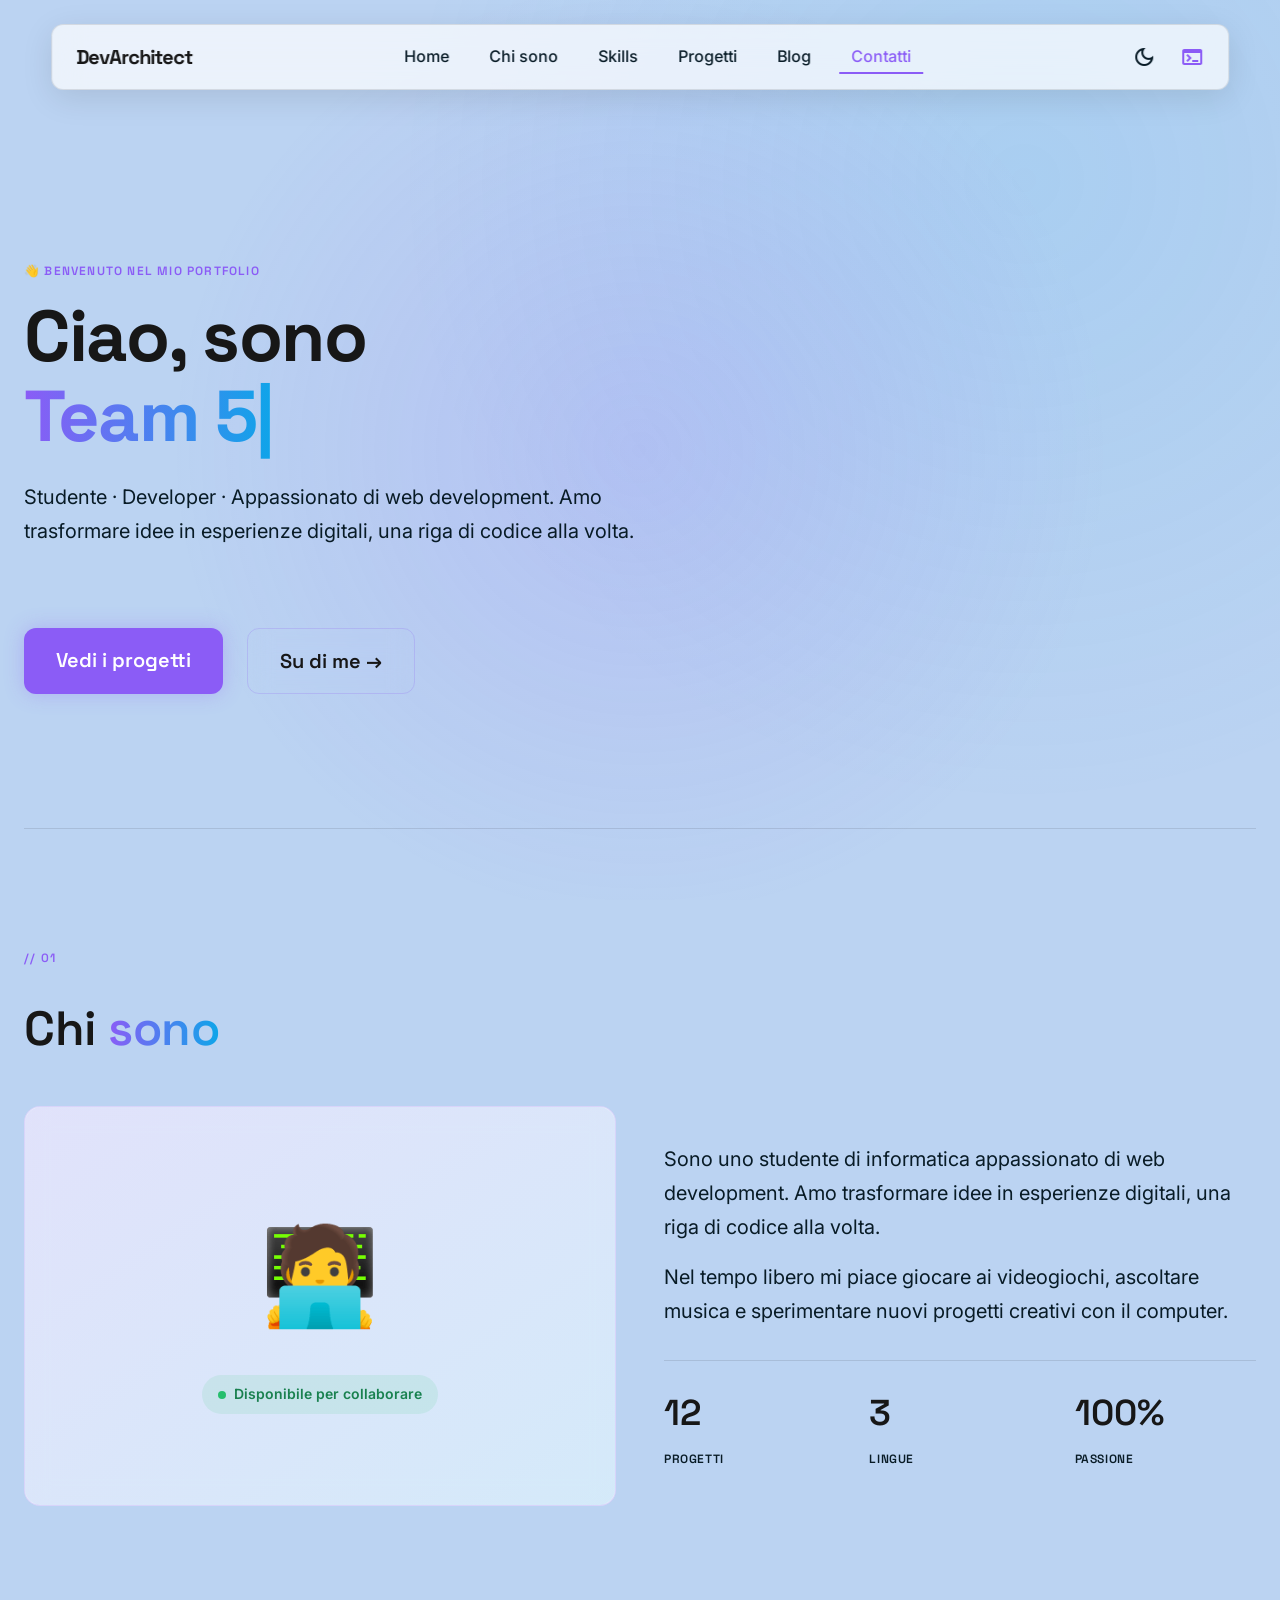
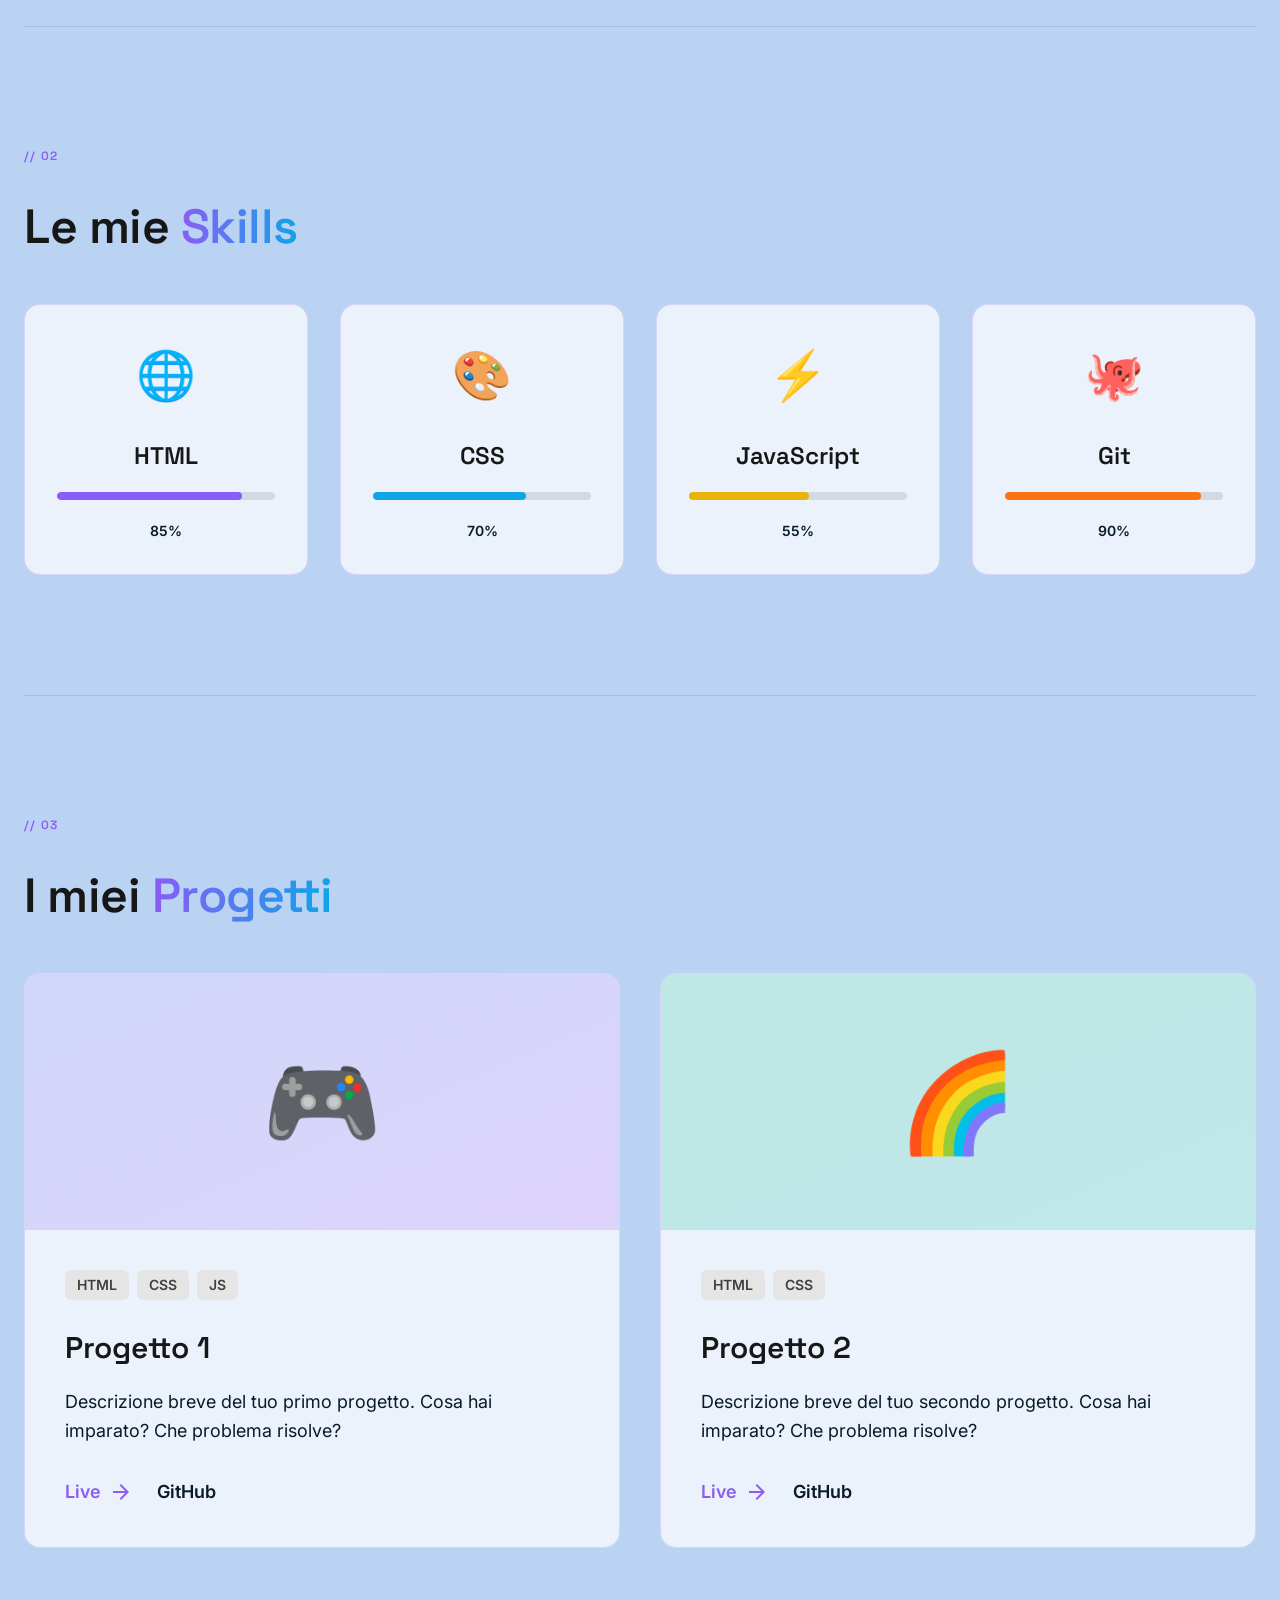
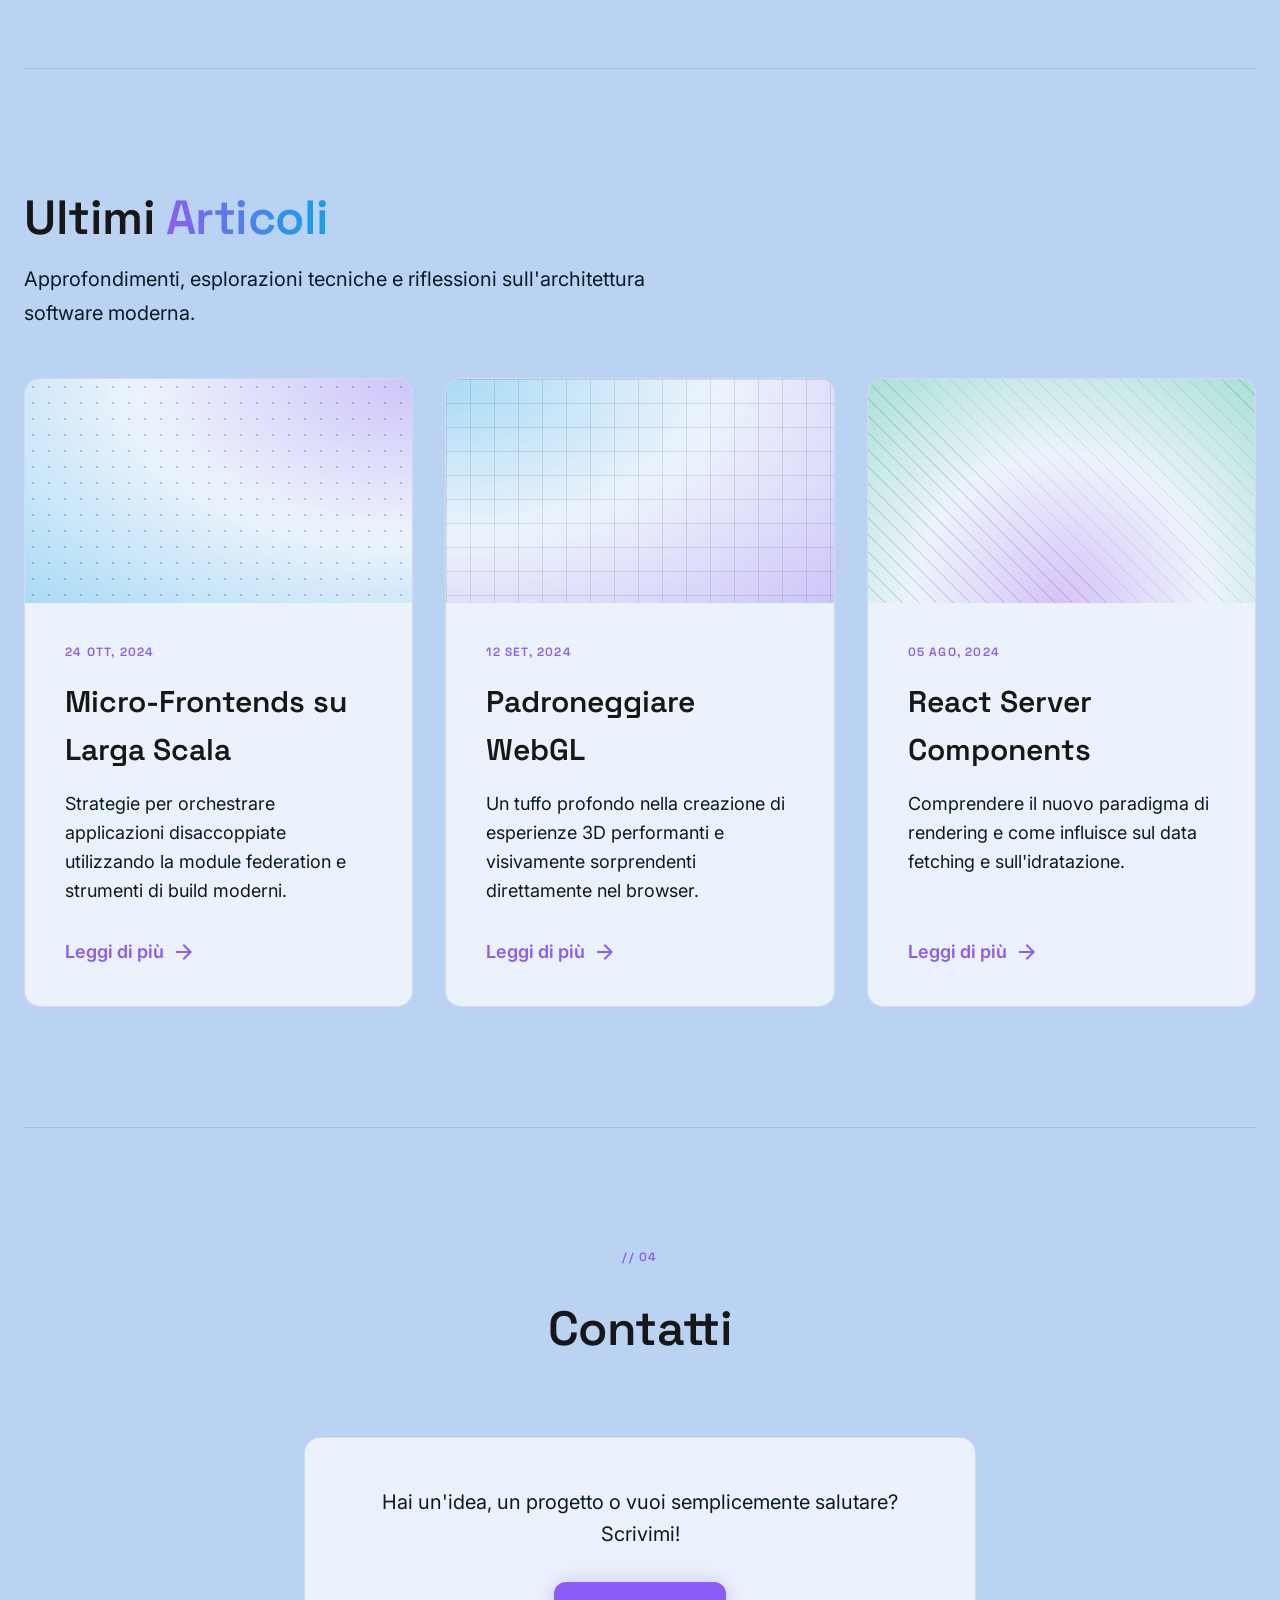
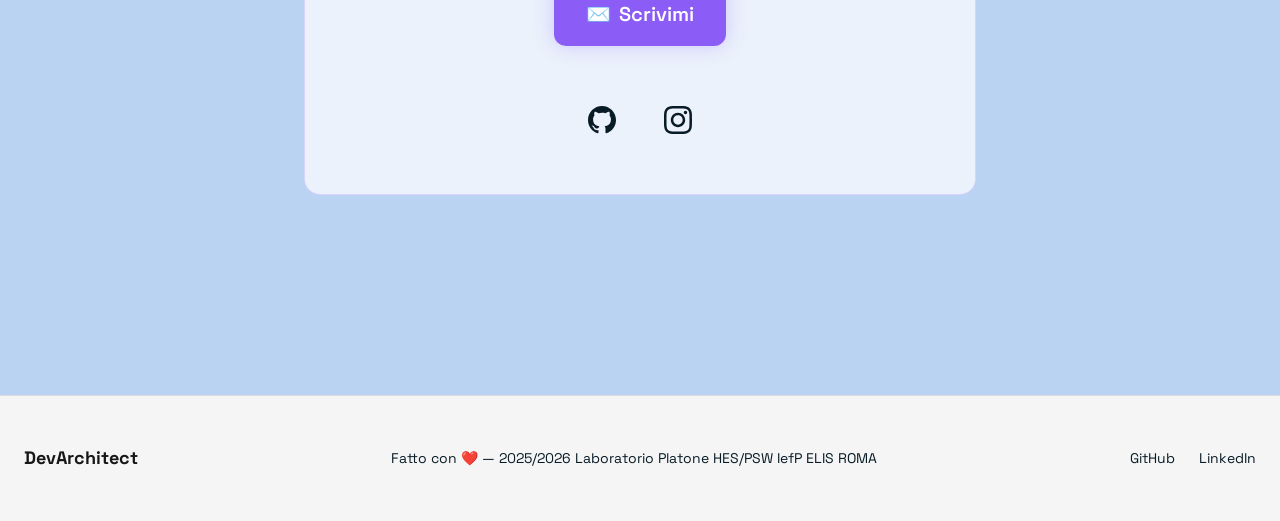
==== team.html @ 4e69d9ca "Create team.html" ====
<!DOCTYPE html>

<html lang="it"><head>
<meta charset="utf-8"/>
<meta content="width=device-width, initial-scale=1.0" name="viewport"/>
<title>DevArchitect - Developer Portfolio</title>
<link href="https://fonts.googleapis.com/css2?family=Space+Grotesk:wght@400;600;700;900&amp;family=Inter:wght@400;500;600&amp;display=swap" rel="stylesheet"/>
<link href="https://fonts.googleapis.com/css2?family=Material+Symbols+Outlined:wght,FILL@100..700,0..1&amp;display=swap" rel="stylesheet"/>
<link rel="stylesheet" href="css/style.css">
</head>
<body>
<div class="glow-bg"></div>
<nav class="navbar">
<div class="navbar-brand">
            DevArchitect
        </div>
<div class="nav-links">
<a class="nav-link active" href="#home">Home</a>
<a class="nav-link" href="#about">Chi sono</a>
<a class="nav-link" href="#skills">Skills</a>
<a class="nav-link" href="#projects">Progetti</a>
<a class="nav-link" href="#blog">Blog</a>
<a class="nav-link" href="#contact">Contatti</a>
</div>
<div class="nav-actions">
<button aria-label="Toggle theme" class="theme-toggle" id="theme-toggle">
<span class="material-symbols-outlined light-icon">dark_mode</span>
<span class="material-symbols-outlined dark-icon" style="display: none;">light_mode</span>
</button>
<span class="material-symbols-outlined icon-terminal">terminal</span>
</div>
</nav>
<main>
<div class="container">
<!-- Hero Section -->
<section id="home">
<p class="label-caps">👋 Benvenuto nel mio portfolio</p>
<h1 class="h1-title max-w-4xl">
                    Ciao, sono<br/>
<span class="text-gradient typing-text" id="typewriter"></span>
</h1>
<p class="body-lg max-w-2xl mb-10">
                    Studente · Developer · Appassionato di web development. Amo trasformare idee in esperienze digitali, una riga di codice alla volta.
                </p>
<div class="btn-group">
<a class="btn-primary" href="#projects">Vedi i progetti</a>
<a class="btn-glass" href="#about">Su di me →</a>
</div>
</section>
<!-- About Section -->
<section id="about">
<div class="section-header">
<p class="label-caps">// 01</p>
<h2 class="h2-title">Chi <span class="text-gradient">sono</span></h2>
</div>
<div class="about-grid">
<div class="glass-panel glass-card about-image-card">
<div class="emoji">🧑‍💻</div>
<div class="bg-gradient"></div>
<div class="status-badge">
<span class="pulse-dot"></span> Disponibile per collaborare
                        </div>
</div>
<div>
<p class="body-lg mb-4">
                            Sono uno studente di informatica appassionato di web development.
                            Amo trasformare idee in esperienze digitali, una riga di codice alla volta.
                        </p>
<p class="body-lg mb-8">
                            Nel tempo libero mi piace giocare ai videogiochi, ascoltare musica
                            e sperimentare nuovi progetti creativi con il computer.
                        </p>
<div class="stats-grid">
<div>
<div class="stat-number">12</div>
<div class="stat-label">Progetti</div>
</div>
<div>
<div class="stat-number">3</div>
<div class="stat-label">Lingue</div>
</div>
<div>
<div class="stat-number">100%</div>
<div class="stat-label">Passione</div>
</div>
</div>
</div>
</div>
</section>
<!-- Skills Section -->
<section id="skills">
<div class="section-header">
<p class="label-caps">// 02</p>
<h2 class="h2-title">Le mie <span class="text-gradient">Skills</span></h2>
</div>
<div class="skills-grid">
<div class="glass-panel glass-card skill-card">
<div class="skill-icon">🌐</div>
<h3 class="skill-name">HTML</h3>
<div class="progress-bar-container">
<div class="progress-bar" style="width: 85%; background-color: #8b5cf6;"></div>
</div>
<span class="progress-text">85%</span>
</div>
<div class="glass-panel glass-card skill-card">
<div class="skill-icon">🎨</div>
<h3 class="skill-name">CSS</h3>
<div class="progress-bar-container">
<div class="progress-bar" style="width: 70%; background-color: #0ea5e9;"></div>
</div>
<span class="progress-text">70%</span>
</div>
<div class="glass-panel glass-card skill-card">
<div class="skill-icon">⚡</div>
<h3 class="skill-name">JavaScript</h3>
<div class="progress-bar-container">
<div class="progress-bar" style="width: 55%; background-color: #eab308;"></div>
</div>
<span class="progress-text">55%</span>
</div>
<div class="glass-panel glass-card skill-card">
<div class="skill-icon">🐙</div>
<h3 class="skill-name">Git</h3>
<div class="progress-bar-container">
<div class="progress-bar" style="width: 90%; background-color: #f97316;"></div>
</div>
<span class="progress-text">90%</span>
</div>
</div>
</section>
<!-- Projects Section -->
<section id="projects">
<div class="section-header">
<p class="label-caps">// 03</p>
<h2 class="h2-title">I miei <span class="text-gradient">Progetti</span></h2>
</div>
<div class="projects-grid">
<div class="glass-panel glass-card project-card">
<div class="project-image project-img-1">
                            🎮
                        </div>
<div class="project-content">
<div class="tech-chips">
<span class="tech-chip">HTML</span>
<span class="tech-chip">CSS</span>
<span class="tech-chip">JS</span>
</div>
<h3 class="project-title">Progetto 1</h3>
<p class="project-desc">Descrizione breve del tuo primo progetto. Cosa hai imparato? Che problema risolve?</p>
<div class="project-links">
<a class="project-link primary" href="#">
                                    Live <span class="material-symbols-outlined">arrow_forward</span>
</a>
<a class="project-link secondary" href="#">GitHub</a>
</div>
</div>
</div>
<div class="glass-panel glass-card project-card">
<div class="project-image project-img-2">
                            🌈
                        </div>
<div class="project-content">
<div class="tech-chips">
<span class="tech-chip">HTML</span>
<span class="tech-chip">CSS</span>
</div>
<h3 class="project-title">Progetto 2</h3>
<p class="project-desc">Descrizione breve del tuo secondo progetto. Cosa hai imparato? Che problema risolve?</p>
<div class="project-links">
<a class="project-link primary" href="#">
                                    Live <span class="material-symbols-outlined">arrow_forward</span>
</a>
<a class="project-link secondary" href="#">GitHub</a>
</div>
</div>
</div>
</div>
</section>
<!-- Blog Section -->
<section id="blog">
<div class="section-header">
<h2 class="h2-title">Ultimi <span class="text-gradient">Articoli</span></h2>
<p class="body-lg max-w-2xl">Approfondimenti, esplorazioni tecniche e riflessioni sull'architettura software moderna.</p>
</div>
<div class="blog-grid">
<div class="glass-panel glass-card blog-card">
<div class="blog-image blog-img-1">
<div class="blog-pattern-1"></div>
</div>
<div class="blog-content">
<span class="blog-date">24 Ott, 2024</span>
<h3 class="blog-title">Micro-Frontends su Larga Scala</h3>
<p class="blog-desc">Strategie per orchestrare applicazioni disaccoppiate utilizzando la module federation e strumenti di build moderni.</p>
<a class="blog-link" href="#">
                                Leggi di più <span class="material-symbols-outlined">arrow_forward</span>
</a>
</div>
</div>
<div class="glass-panel glass-card blog-card">
<div class="blog-image blog-img-2">
<div class="blog-pattern-2"></div>
</div>
<div class="blog-content">
<span class="blog-date">12 Set, 2024</span>
<h3 class="blog-title">Padroneggiare WebGL</h3>
<p class="blog-desc">Un tuffo profondo nella creazione di esperienze 3D performanti e visivamente sorprendenti direttamente nel browser.</p>
<a class="blog-link" href="#">
                                Leggi di più <span class="material-symbols-outlined">arrow_forward</span>
</a>
</div>
</div>
<div class="glass-panel glass-card blog-card">
<div class="blog-image blog-img-3">
<div class="blog-pattern-3"></div>
</div>
<div class="blog-content">
<span class="blog-date">05 Ago, 2024</span>
<h3 class="blog-title">React Server Components</h3>
<p class="blog-desc">Comprendere il nuovo paradigma di rendering e come influisce sul data fetching e sull'idratazione.</p>
<a class="blog-link" href="#">
                                Leggi di più <span class="material-symbols-outlined">arrow_forward</span>
</a>
</div>
</div>
</div>
</section>
<!-- Contact Section -->
<section id="contact">
<div class="section-header">
<p class="label-caps">// 04</p>
<h2 class="h2-title">Contatti</h2>
</div>
<div class="glass-panel glass-card contact-card">
<p class="contact-text">
                        Hai un'idea, un progetto o vuoi semplicemente salutare? Scrivimi!
                    </p>
<a class="btn-primary" href="mailto:tua@email.com" style="display: flex; align-items: center; gap: 0.5rem;">
<span>✉️</span> Scrivimi
                    </a>
<div class="social-links">
<a aria-label="GitHub" class="social-btn" href="#">
<svg fill="currentColor" height="28" viewbox="0 0 24 24" width="28"><path d="M12 0C5.374 0 0 5.373 0 12c0 5.302 3.438 9.8 8.207 11.387.599.111.793-.261.793-.577v-2.234c-3.338.726-4.033-1.416-4.033-1.416-.546-1.387-1.333-1.756-1.333-1.756-1.089-.745.083-.729.083-.729 1.205.084 1.839 1.237 1.839 1.237 1.07 1.834 2.807 1.304 3.492.997.107-.775.418-1.305.762-1.604-2.665-.305-5.467-1.334-5.467-5.931 0-1.311.469-2.381 1.236-3.221-.124-.303-.535-1.524.117-3.176 0 0 1.008-.322 3.301 1.23A11.509 11.509 0 0 1 12 5.803c1.02.005 2.047.138 3.006.404 2.291-1.552 3.297-1.23 3.297-1.23.653 1.653.242 2.874.118 3.176.77.84 1.235 1.911 1.235 3.221 0 4.609-2.807 5.624-5.479 5.921.43.372.823 1.102.823 2.222v3.293c0 .319.192.694.801.576C20.566 21.797 24 17.3 24 12c0-6.627-5.373-12-12-12z"></path></svg>
</a>
<a aria-label="Instagram" class="social-btn" href="#">
<svg fill="currentColor" height="28" viewbox="0 0 24 24" width="28"><path d="M12 2.163c3.204 0 3.584.012 4.85.07 3.252.148 4.771 1.691 4.919 4.919.058 1.265.069 1.645.069 4.849 0 3.205-.012 3.584-.069 4.849-.149 3.225-1.664 4.771-4.919 4.919-1.266.058-1.644.07-4.85.07-3.204 0-3.584-.012-4.849-.07-3.26-.149-4.771-1.699-4.919-4.92-.058-1.265-.07-1.644-.07-4.849 0-3.204.013-3.583.07-4.849.149-3.227 1.664-4.771 4.919-4.919 1.266-.057 1.645-.069 4.849-.069zm0-2.163c-3.259 0-3.667.014-4.947.072-4.358.2-6.78 2.618-6.98 6.98-.059 1.281-.073 1.689-.073 4.948 0 3.259.014 3.668.072 4.948.2 4.358 2.618 6.78 6.98 6.98 1.281.058 1.689.072 4.948.072 3.259 0 3.668-.014 4.948-.072 4.354-.2 6.782-2.618 6.979-6.98.059-1.28.073-1.689.073-4.948 0-3.259-.014-3.667-.072-4.947-.196-4.354-2.617-6.78-6.979-6.98-1.281-.059-1.69-.073-4.949-.073zm0 5.838c-3.403 0-6.162 2.759-6.162 6.162s2.759 6.163 6.162 6.163 6.162-2.759 6.162-6.163c0-3.403-2.759-6.162-6.162-6.162zm0 10.162c-2.209 0-4-1.79-4-4 0-2.209 1.791-4 4-4s4 1.791 4 4c0 2.21-1.791 4-4 4zm6.406-11.845c-.796 0-1.441.645-1.441 1.44s.645 1.44 1.441 1.44c.795 0 1.439-.645 1.439-1.44s-.644-1.44-1.439-1.44z"></path></svg>
</a>
</div>
</div>
</section>
</div>
</main>
<footer>
<div class="container footer-content">
<div class="footer-brand">
                DevArchitect
            </div>
<div class="footer-text">
                Fatto con ❤️ — 2025/2026 Laboratorio Platone HES/PSW IefP ELIS ROMA
            </div>
<div class="footer-links">
<a class="footer-link" href="#">GitHub</a>
<a class="footer-link" href="#">LinkedIn</a>
</div>
</div>
</footer>
<script src="js/script.js"></script>
</body></html>
---- css/style.css ----
:root {
        /* Light Theme */
        --bg-color: #BBD3F2;
        --text-color: #171717;
        --text-muted: #081B26; 
        --primary-color: #8b5cf6;
        --secondary-color: #0ea5e9;
        --surface-color: rgba(255, 255, 255, 0.7);
        --border-color: rgba(0, 0, 0, 0.1);
        --glass-border: rgba(139, 92, 246, 0.2);
        --card-hover-shadow: rgba(139, 92, 246, 0.2);
        --nav-bg: rgba(255, 255, 255, 0.7);
        --glow-color-1: rgba(139, 92, 246, 0.15);
        --glow-color-2: rgba(14, 165, 233, 0.1);
        --footer-bg: #f5f5f5;
        --chip-bg: #e5e5e5;
        --chip-text: #404040;
    }

    :root[data-theme="dark"] {
        /* Dark Theme */
        --bg-color: #050505;
        --text-color: #e7e0ed;
        --text-muted: #a3a3a3;
        --primary-color: #d0bcff;
        --secondary-color: #4cd7f6;
        --surface-color: rgba(29, 26, 35, 0.4);
        --border-color: rgba(255, 255, 255, 0.05);
        --glass-border: rgba(255, 255, 255, 0.1);
        --card-hover-shadow: rgba(139, 92, 246, 0.3);
        --nav-bg: rgba(10, 10, 10, 0.6);
        --footer-bg: #0a0a0a;
        --chip-bg: rgba(255, 255, 255, 0.1);
        --chip-text: #d4d4d4;
    }

    * {
        box-sizing: border-box;
        margin: 0;
        padding: 0;
    }

    body {
        font-family: 'Inter', sans-serif;
        background-color: var(--bg-color);
        color: var(--text-color);
        line-height: 1.6;
        overflow-x: hidden;
        transition: background-color 0.3s ease, color 0.3s ease;
    }

    h1, h2, h3, h4, h5, h6, .font-heading {
        font-family: 'Space Grotesk', sans-serif;
    }

    a {
        text-decoration: none;
        color: inherit;
    }

    /* Global Glow Background */
    .glow-bg {
        position: fixed;
        top: 0;
        left: 0;
        right: 0;
        bottom: 0;
        background: radial-gradient(circle at 50% 50%, var(--glow-color-1), transparent 60%),
                    radial-gradient(circle at 80% 20%, var(--glow-color-2), transparent 50%);
        pointer-events: none;
        z-index: -1;
    }

    /* Navigation */
    .navbar {
        position: fixed;
        top: 1.5rem;
        left: 50%;
        transform: translateX(-50%);
        width: 92%;
        max-width: 1280px;
        background: var(--nav-bg);
        backdrop-filter: blur(16px);
        -webkit-backdrop-filter: blur(16px);
        border: 1px solid var(--border-color);
        border-radius: 0.75rem;
        display: flex;
        justify-content: space-between;
        align-items: center;
        padding: 0.75rem 1.5rem;
        z-index: 1000;
        box-shadow: 0 8px 32px 0 rgba(0, 0, 0, 0.1);
    }

    .navbar-brand {
        font-family: 'Space Grotesk', sans-serif;
        font-size: 1.25rem;
        font-weight: 900;
        letter-spacing: -0.05em;
    }

    .nav-links {
        display: none;
    }

    @media (min-width: 768px) {
        .nav-links {
            display: flex;
            gap: 1rem;
        }
    }

    .nav-link {
        font-weight: 500;
        color: var(--text-muted);
        padding: 0.25rem 0.75rem;
        border-radius: 0.375rem;
        transition: all 0.3s ease;
    }

    .nav-link:hover {
        color: var(--primary-color);
        background-color: var(--border-color);
    }

    .nav-link.active {
        color: var(--primary-color);
        border-bottom: 2px solid var(--primary-color);
        border-radius: 0;
        padding-bottom: 0.125rem;
    }

    .nav-actions {
        display: flex;
        align-items: center;
        gap: 1rem;
    }

    .theme-toggle {
        background: none;
        border: none;
        color: var(--text-muted);
        cursor: pointer;
        padding: 0.5rem;
        border-radius: 0.5rem;
        display: flex;
        align-items: center;
        justify-content: center;
        transition: background-color 0.3s ease;
    }

    .theme-toggle:hover {
        background-color: var(--border-color);
    }

    .icon-terminal {
        display: none;
        color: var(--primary-color);
    }

    @media (min-width: 768px) {
        .icon-terminal {
            display: block;
        }
    }

    /* Layout Container */
    .container {
        max-width: 1280px;
        margin: 0 auto;
        padding: 0 1.5rem;
        width: 100%;
    }

    main {
        margin-top: 8rem;
    }

    section {
        padding: 7.5rem 0;
        border-top: 1px solid var(--border-color);
    }

    #home {
        border-top: none;
        min-height: 700px;
        display: flex;
        flex-direction: column;
        justify-content: center;
    }

    /* Typography Utilities */
    .text-gradient {
        background-clip: text;
        -webkit-background-clip: text;
        -webkit-text-fill-color: transparent;
        background-image: linear-gradient(to right, var(--primary-color), var(--secondary-color));
    }

    .label-caps {
        font-family: 'Space Grotesk', sans-serif;
        font-size: 0.75rem;
        font-weight: 600;
        letter-spacing: 0.1em;
        text-transform: uppercase;
        color: var(--primary-color);
        margin-bottom: 1rem;
    }

    .h1-title {
        font-size: 4.5rem;
        line-height: 1.1;
        font-weight: 700;
        letter-spacing: -0.02em;
        margin-bottom: 1.5rem;
    }

    .h2-title {
        font-size: 3rem;
        line-height: 1.2;
        font-weight: 600;
        letter-spacing: -0.01em;
    }

    .h3-title {
        font-size: 2.5rem;
        line-height: 1.3;
        font-weight: 600;
    }

    .body-lg {
        font-size: 1.25rem;
        line-height: 1.7;
        color: var(--text-muted);
    }

    /* Typing Effect Specifics */
    .typing-container {
        display: inline-block;
    }
    
    .typing-text::after {
        content: '|';
        animation: blink 1s step-end infinite;
        color: var(--text-color);
    }

    @keyframes blink {
        0%, 100% { opacity: 1; }
        50% { opacity: 0; }
    }

    /* Buttons & Links */
    .btn-primary {
        display: inline-block;
        background-color: var(--primary-color);
        color: #fff;
        padding: 1rem 2rem;
        border-radius: 0.75rem;
        font-family: 'Space Grotesk', sans-serif;
        font-size: 1.25rem;
        font-weight: 600;
        box-shadow: 0 0 20px rgba(139, 92, 246, 0.3);
        transition: all 0.3s ease;
        border: none;
        cursor: pointer;
    }

    :root[data-theme="dark"] .btn-primary {
        color: #171717;
    }

    .btn-primary:hover {
        box-shadow: 0 0 30px rgba(139, 92, 246, 0.5);
        transform: translateY(-2px);
    }

    .btn-glass {
        display: inline-block;
        padding: 1rem 2rem;
        border-radius: 0.75rem;
        font-family: 'Space Grotesk', sans-serif;
        font-size: 1.25rem;
        font-weight: 600;
        backdrop-filter: blur(12px);
        border: 1px solid var(--glass-border);
        transition: all 0.3s ease;
    }

    .btn-glass:hover {
        background-color: var(--border-color);
    }

    .btn-group {
        display: flex;
        gap: 1.5rem;
        margin-top: 2.5rem;
    }

    /* Cards & Glass Panels */
    .glass-panel {
        background-color: var(--surface-color);
        backdrop-filter: blur(12px);
        -webkit-backdrop-filter: blur(12px);
        border: 1px solid var(--glass-border);
        border-radius: 1rem;
        transition: all 0.3s ease;
    }

    .glass-card:hover {
        backdrop-filter: blur(20px);
        box-shadow: 0 0 30px var(--card-hover-shadow);
        transform: translateY(-5px);
        border-color: var(--primary-color);
    }

    /* Section Header */
    .section-header {
        display: flex;
        flex-direction: column;
        gap: 1rem;
        margin-bottom: 3rem;
    }

    /* About Section */
    .about-grid {
        display: grid;
        grid-template-columns: 1fr;
        gap: 3rem;
        align-items: center;
    }

    @media (min-width: 1024px) {
        .about-grid {
            grid-template-columns: 1fr 1fr;
        }
    }

    .about-image-card {
        min-height: 400px;
        display: flex;
        flex-direction: column;
        align-items: center;
        justify-content: center;
        position: relative;
        padding: 3rem;
    }

    .about-image-card .emoji {
        font-size: 6rem;
        position: relative;
        z-index: 10;
        margin-bottom: 1.5rem;
    }

    .about-image-card .bg-gradient {
        position: absolute;
        inset: 0;
        background: linear-gradient(to bottom right, rgba(139, 92, 246, 0.1), rgba(14, 165, 233, 0.1));
        border-radius: 1rem;
    }

    .status-badge {
        display: inline-flex;
        align-items: center;
        gap: 0.5rem;
        padding: 0.5rem 1rem;
        border-radius: 9999px;
        background-color: rgba(34, 197, 94, 0.1);
        color: #15803d;
        font-weight: 600;
        font-size: 0.875rem;
    }

    :root[data-theme="dark"] .status-badge {
        background-color: rgba(34, 197, 94, 0.2);
        color: #4ade80;
    }

    .pulse-dot {
        width: 8px;
        height: 8px;
        border-radius: 50%;
        background-color: #22c55e;
        animation: pulse 2s cubic-bezier(0.4, 0, 0.6, 1) infinite;
    }

    @keyframes pulse {
        0%, 100% { opacity: 1; }
        50% { opacity: .5; }
    }

    .stats-grid {
        display: grid;
        grid-template-columns: repeat(3, 1fr);
        gap: 1.5rem;
        padding-top: 1.5rem;
        border-top: 1px solid var(--border-color);
        margin-top: 2rem;
    }

    .stat-number {
        font-family: 'Space Grotesk', sans-serif;
        font-size: 2.25rem;
        font-weight: 600;
        margin-bottom: 0.5rem;
    }

    .stat-label {
        font-family: 'Space Grotesk', sans-serif;
        font-size: 0.75rem;
        font-weight: 600;
        letter-spacing: 0.05em;
        text-transform: uppercase;
        color: var(--text-muted);
    }

    /* Skills Section */
    .skills-grid {
        display: grid;
        grid-template-columns: repeat(2, 1fr);
        gap: 2rem;
    }

    @media (min-width: 768px) {
        .skills-grid {
            grid-template-columns: repeat(4, 1fr);
        }
    }

    .skill-card {
        padding: 2rem;
        display: flex;
        flex-direction: column;
        align-items: center;
        text-align: center;
        gap: 1rem;
    }

    .skill-icon {
        font-size: 3rem;
        margin-bottom: 0.5rem;
    }

    .skill-name {
        font-family: 'Space Grotesk', sans-serif;
        font-size: 1.5rem;
        font-weight: 600;
    }

    .progress-bar-container {
        width: 100%;
        background-color: var(--border-color);
        border-radius: 9999px;
        height: 0.5rem;
        margin-bottom: 0.25rem;
        overflow: hidden;
    }

    .progress-bar {
        height: 100%;
        border-radius: 9999px;
    }

    .progress-text {
        font-size: 0.875rem;
        color: var(--text-muted);
        font-weight: 600;
    }

    /* Projects Section */
    .projects-grid {
        display: grid;
        grid-template-columns: 1fr;
        gap: 2.5rem;
    }

    @media (min-width: 768px) {
        .projects-grid {
            grid-template-columns: repeat(2, 1fr);
        }
    }

    .project-card {
        display: flex;
        flex-direction: column;
        min-height: 500px;
        overflow: hidden;
    }

    .project-image {
        height: 16rem;
        width: 100%;
        display: flex;
        align-items: center;
        justify-content: center;
        font-size: 6rem;
    }

    .project-img-1 { background: linear-gradient(to bottom right, rgba(99, 102, 241, 0.2), rgba(168, 85, 247, 0.2)); }
    .project-img-2 { background: linear-gradient(to bottom right, rgba(16, 185, 129, 0.2), rgba(20, 184, 166, 0.2)); }

    .project-content {
        padding: 2.5rem;
        display: flex;
        flex-direction: column;
        flex-grow: 1;
    }

    .tech-chips {
        display: flex;
        gap: 0.5rem;
        margin-bottom: 1.5rem;
        flex-wrap: wrap;
    }

    .tech-chip {
        padding: 0.25rem 0.75rem;
        background-color: var(--chip-bg);
        border-radius: 0.375rem;
        font-size: 0.875rem;
        font-weight: 600;
        color: var(--chip-text);
    }

    .project-title {
        font-size: 1.875rem;
        margin-bottom: 1rem;
        font-family: 'Space Grotesk', sans-serif;
        font-weight: 600;
    }

    .project-desc {
        color: var(--text-muted);
        margin-bottom: 2rem;
        flex-grow: 1;
        font-size: 1.125rem;
    }

    .project-links {
        display: flex;
        gap: 1.5rem;
        margin-top: auto;
    }

    .project-link {
        display: flex;
        align-items: center;
        gap: 0.5rem;
        font-weight: 600;
        font-size: 1.125rem;
        transition: color 0.3s ease;
    }

    .project-link.primary {
        color: var(--primary-color);
    }

    .project-link.primary:hover {
        color: var(--secondary-color);
    }

    .project-link.secondary {
        color: var(--text-muted);
    }

    .project-link.secondary:hover {
        color: var(--text-color);
    }

    /* Blog Section */
    .blog-grid {
        display: grid;
        grid-template-columns: 1fr;
        gap: 2rem;
    }

    @media (min-width: 1024px) {
        .blog-grid {
            grid-template-columns: repeat(3, 1fr);
        }
    }

    .blog-card {
        display: flex;
        flex-direction: column;
        min-height: 480px;
        overflow: hidden;
    }

    .blog-image {
        height: 14rem;
        width: 100%;
        position: relative;
        overflow: hidden;
    }

    .blog-img-1 { background: radial-gradient(ellipse at top right, rgba(139, 92, 246, 0.3), rgba(255, 255, 255, 0.1), rgba(14, 165, 233, 0.3)); }
    .blog-img-2 { background: radial-gradient(ellipse at top left, rgba(14, 165, 233, 0.3), rgba(255, 255, 255, 0.1), rgba(139, 92, 246, 0.3)); }
    .blog-img-3 { background: radial-gradient(circle at bottom, rgba(168, 85, 247, 0.3), rgba(255, 255, 255, 0.1), rgba(16, 185, 129, 0.3)); }

    .blog-pattern-1 { background-image: radial-gradient(rgba(0,0,0,0.2) 1px, transparent 1px); background-size: 16px 16px; position: absolute; inset: 0; }
    .blog-pattern-2 { background-image: linear-gradient(rgba(0,0,0,0.1) 1px, transparent 1px), linear-gradient(90deg, rgba(0,0,0,0.1) 1px, transparent 1px); background-size: 24px 24px; position: absolute; inset: 0; }
    .blog-pattern-3 { background-image: repeating-linear-gradient(45deg, rgba(0,0,0,0.1) 0, rgba(0,0,0,0.1) 1px, transparent 1px, transparent 12px); position: absolute; inset: 0; }

    :root[data-theme="dark"] .blog-pattern-1 { background-image: radial-gradient(rgba(255,255,255,0.2) 1px, transparent 1px); }
    :root[data-theme="dark"] .blog-pattern-2 { background-image: linear-gradient(rgba(255,255,255,0.1) 1px, transparent 1px), linear-gradient(90deg, rgba(255,255,255,0.1) 1px, transparent 1px); }
    :root[data-theme="dark"] .blog-pattern-3 { background-image: repeating-linear-gradient(45deg, rgba(255,255,255,0.1) 0, rgba(255,255,255,0.1) 1px, transparent 1px, transparent 12px); }

    .blog-content {
        padding: 2.5rem;
        display: flex;
        flex-direction: column;
        flex-grow: 1;
    }

    .blog-date {
        font-family: 'Space Grotesk', sans-serif;
        font-size: 0.75rem;
        font-weight: 600;
        letter-spacing: 0.1em;
        text-transform: uppercase;
        color: var(--primary-color);
        margin-bottom: 1rem;
    }

    .blog-title {
        font-size: 1.875rem;
        margin-bottom: 1rem;
        font-family: 'Space Grotesk', sans-serif;
        font-weight: 600;
    }

    .blog-desc {
        color: var(--text-muted);
        margin-bottom: 2rem;
        flex-grow: 1;
        font-size: 1.125rem;
    }

    .blog-link {
        display: inline-flex;
        align-items: center;
        gap: 0.5rem;
        font-weight: 600;
        color: var(--primary-color);
        font-size: 1.125rem;
        margin-top: auto;
        transition: color 0.3s ease;
    }

    .blog-link:hover {
        color: var(--secondary-color);
    }

    .blog-link .material-symbols-outlined {
        transition: transform 0.3s ease;
    }

    .blog-link:hover .material-symbols-outlined {
        transform: translateX(4px);
    }

    /* Contact Section */
    #contact {
        text-align: center;
        display: flex;
        flex-direction: column;
        align-items: center;
    }

    .contact-card {
        max-width: 42rem;
        width: 100%;
        padding: 3rem;
        display: flex;
        flex-direction: column;
        align-items: center;
        gap: 2rem;
        margin-top: 2rem;
    }

    .contact-text {
        font-size: 1.25rem;
        color: var(--text-muted);
    }

    .social-links {
        display: flex;
        gap: 1.5rem;
        margin-top: 1rem;
    }

    .social-btn {
        color: var(--text-muted);
        padding: 0.75rem;
        border-radius: 50%;
        transition: all 0.3s ease;
        display: flex;
        align-items: center;
        justify-content: center;
    }

    .social-btn:hover {
        color: var(--primary-color);
        background-color: var(--border-color);
    }

    /* Footer */
    footer {
        background-color: var(--footer-bg);
        border-top: 1px solid var(--border-color);
        padding: 3rem 0;
        margin-top: 5rem;
        position: relative;
        z-index: 10;
        transition: background-color 0.3s ease;
    }

    .footer-content {
        display: flex;
        flex-direction: column;
        align-items: center;
        gap: 1.5rem;
        font-family: 'Space Grotesk', sans-serif;
        font-size: 0.875rem;
    }

    @media (min-width: 768px) {
        .footer-content {
            flex-direction: row;
            justify-content: space-between;
        }
    }

    .footer-brand {
        font-size: 1.125rem;
        font-weight: 700;
        color: var(--text-color);
    }

    .footer-text {
        color: var(--text-muted);
        text-align: center;
    }

    .footer-links {
        display: flex;
        gap: 1.5rem;
    }

    .footer-link {
        color: var(--text-muted);
        transition: color 0.3s ease;
    }

    .footer-link:hover {
        color: var(--text-color);
    }

    /* Utilities */
    .mb-2 { margin-bottom: 0.5rem; }
    .mb-4 { margin-bottom: 1rem; }
    .mb-6 { margin-bottom: 1.5rem; }
    .mb-8 { margin-bottom: 2rem; }
    .mb-10 { margin-bottom: 2.5rem; }
    
    .max-w-2xl { max-width: 42rem; }
    .max-w-4xl { max-width: 56rem; }
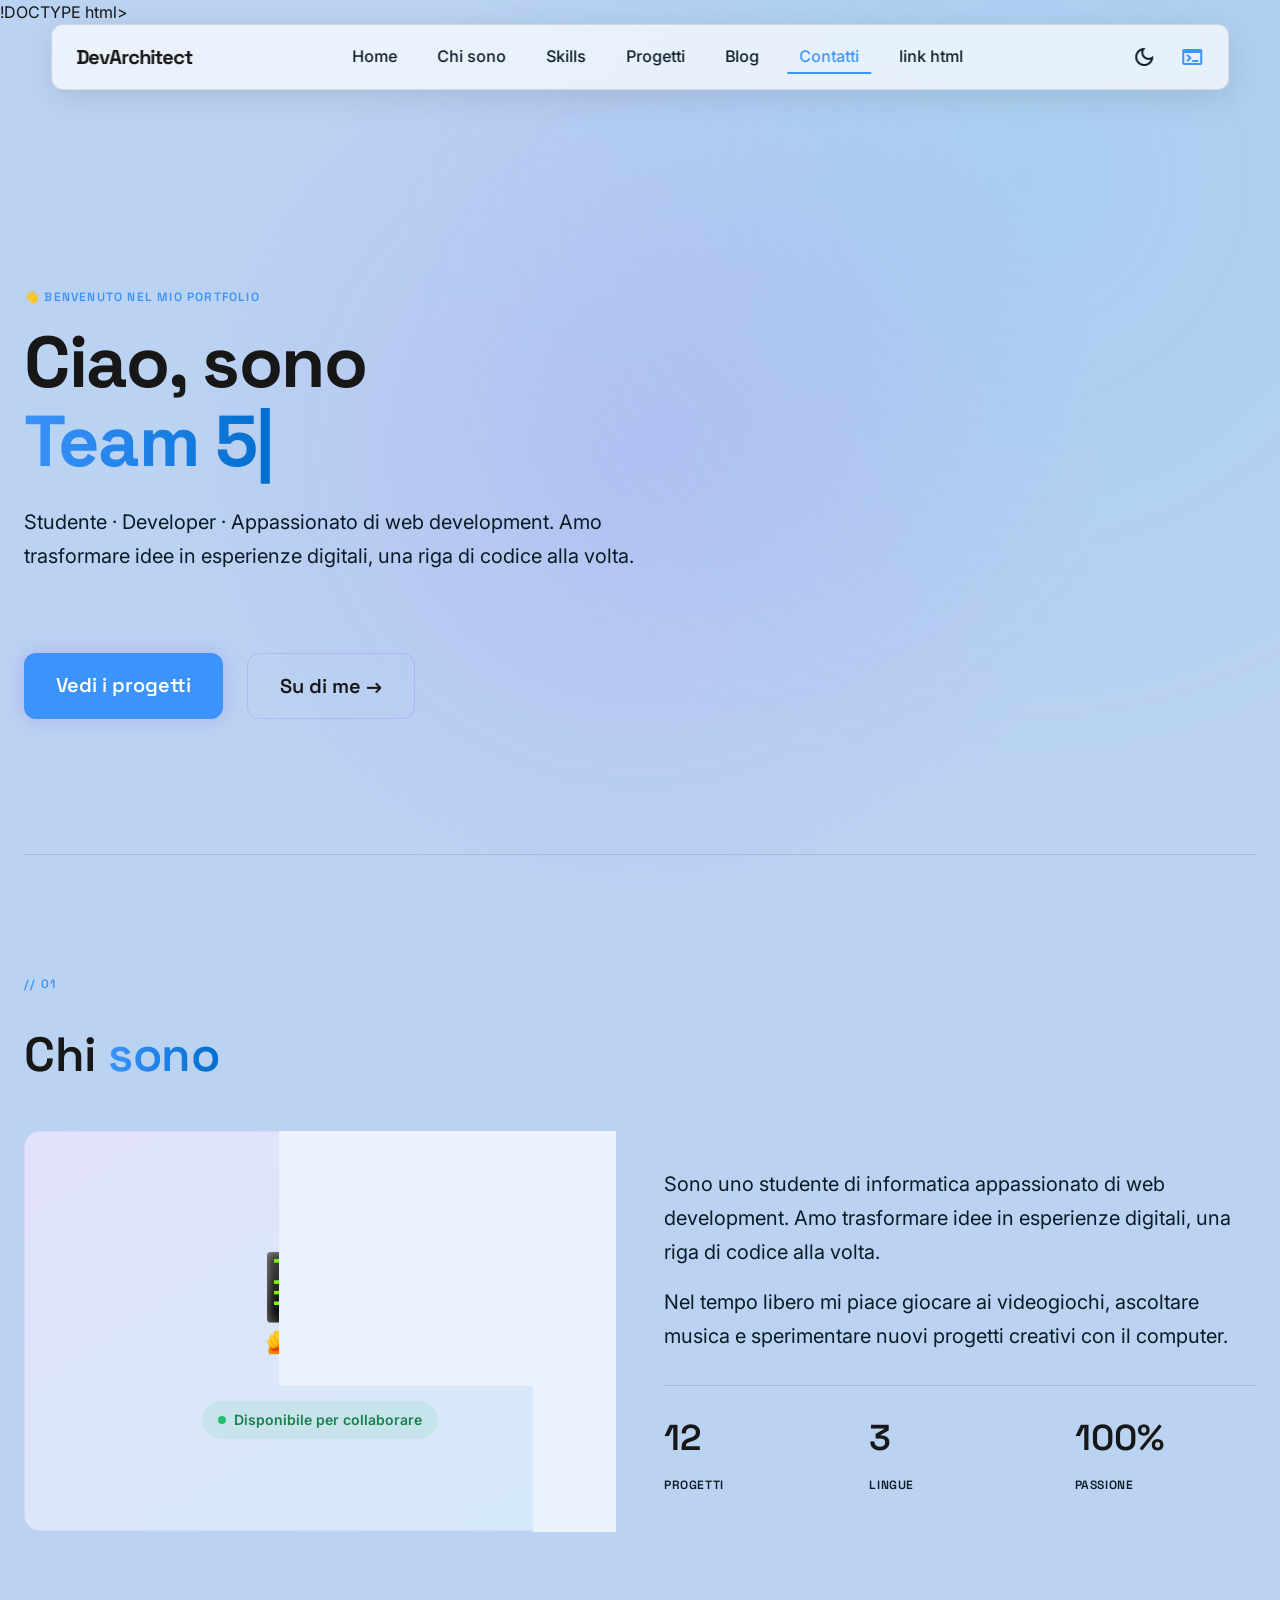
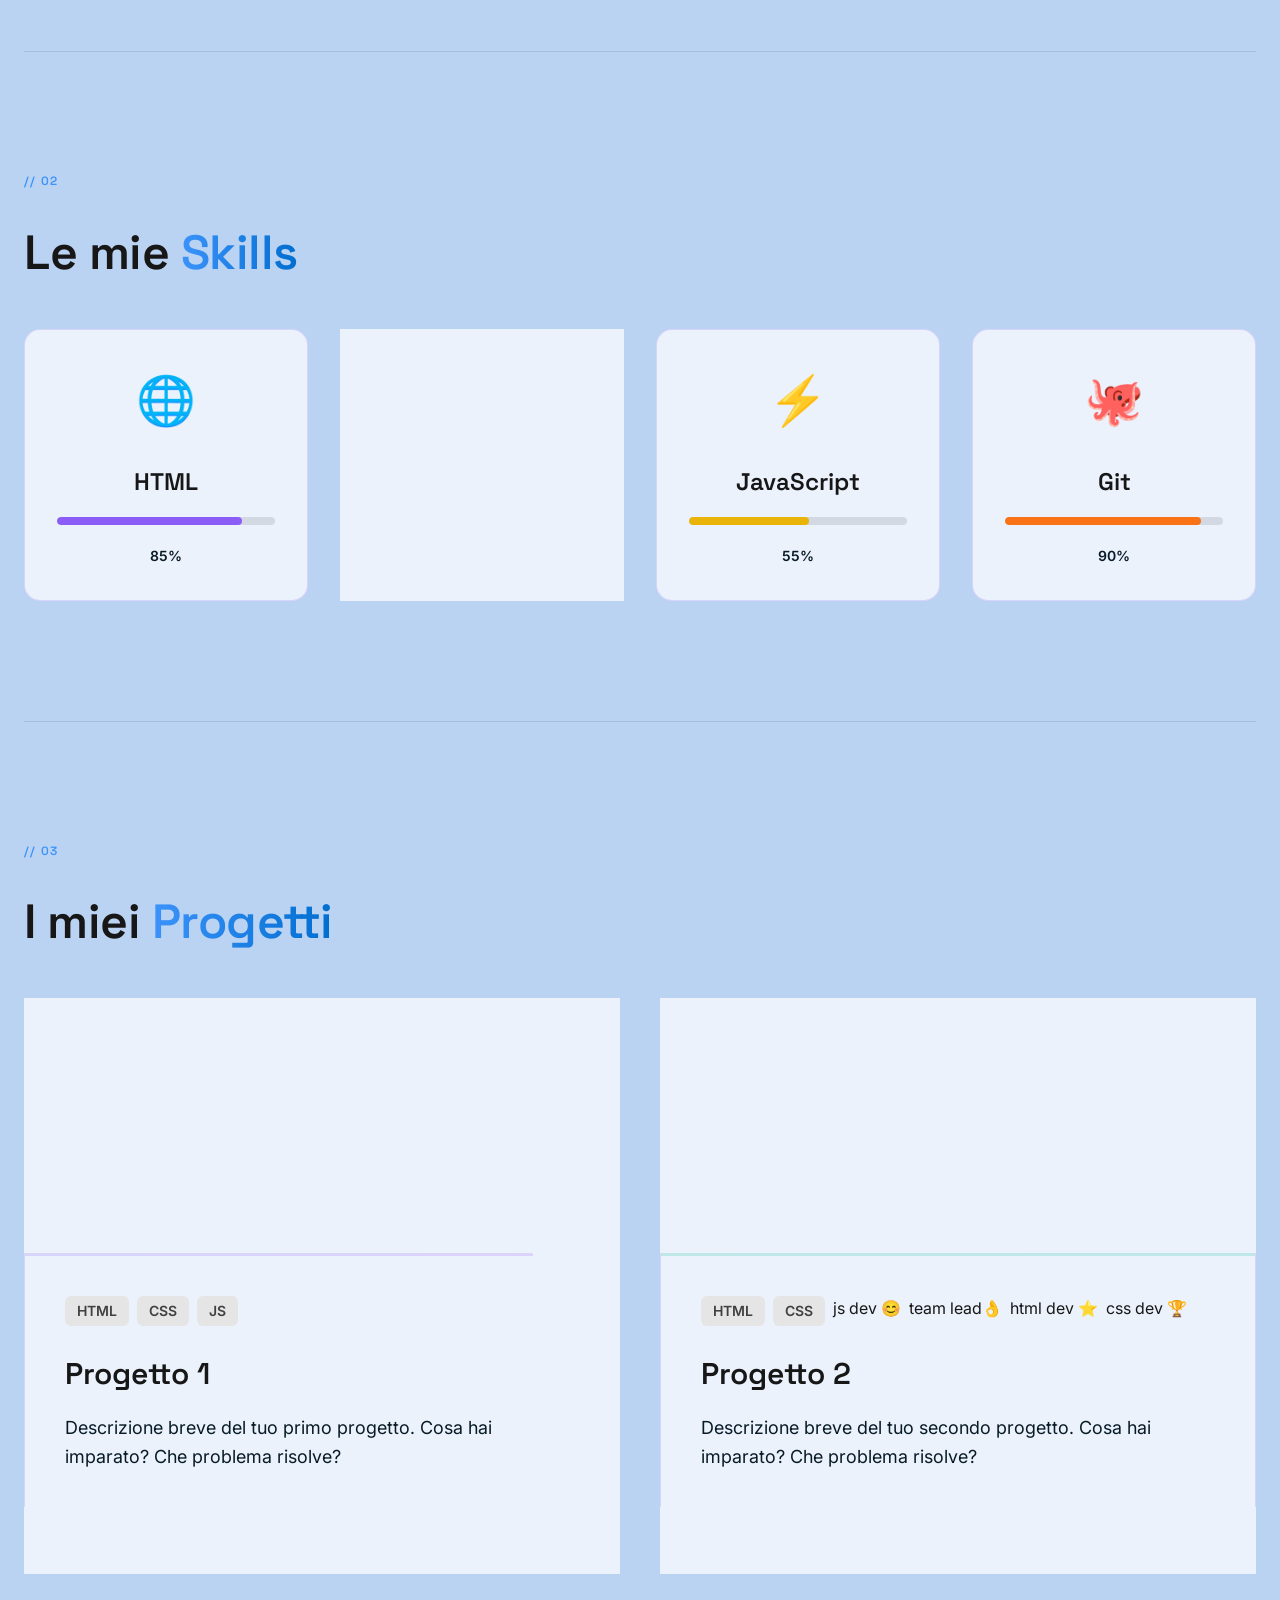
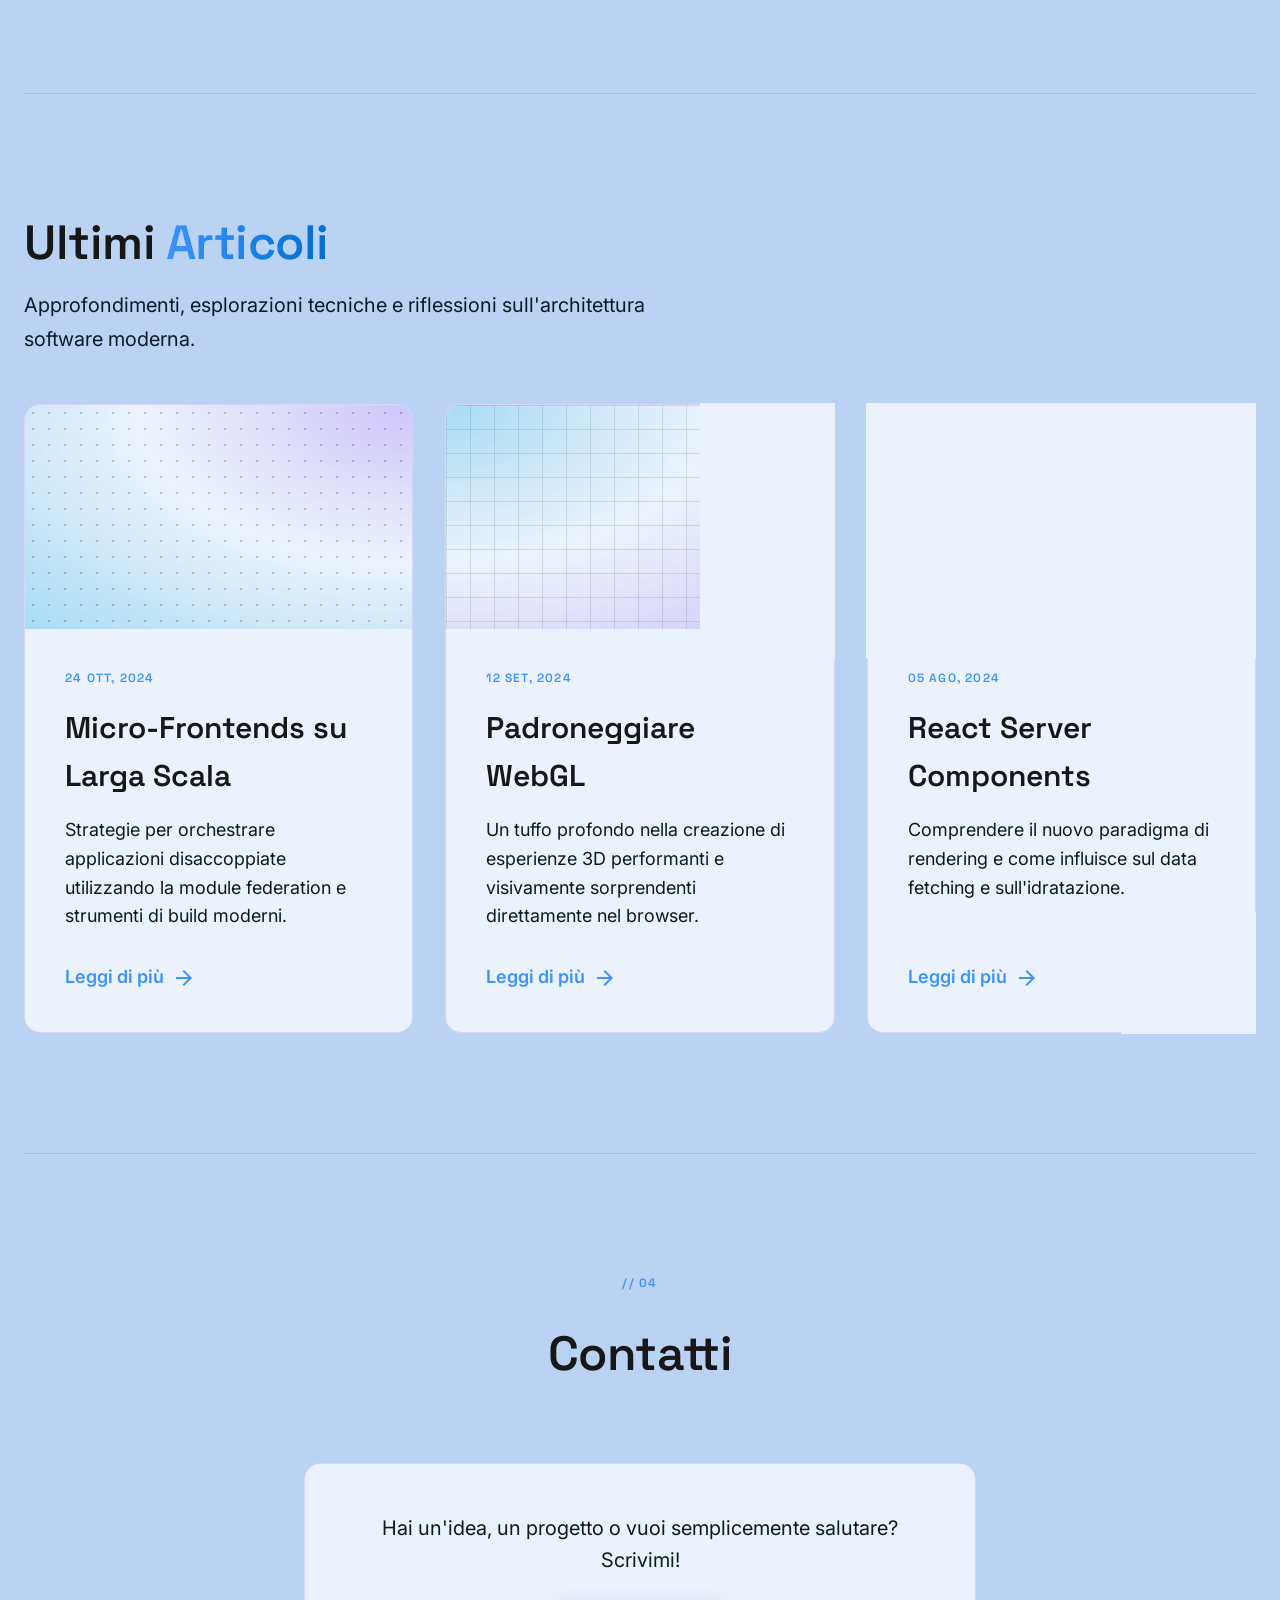
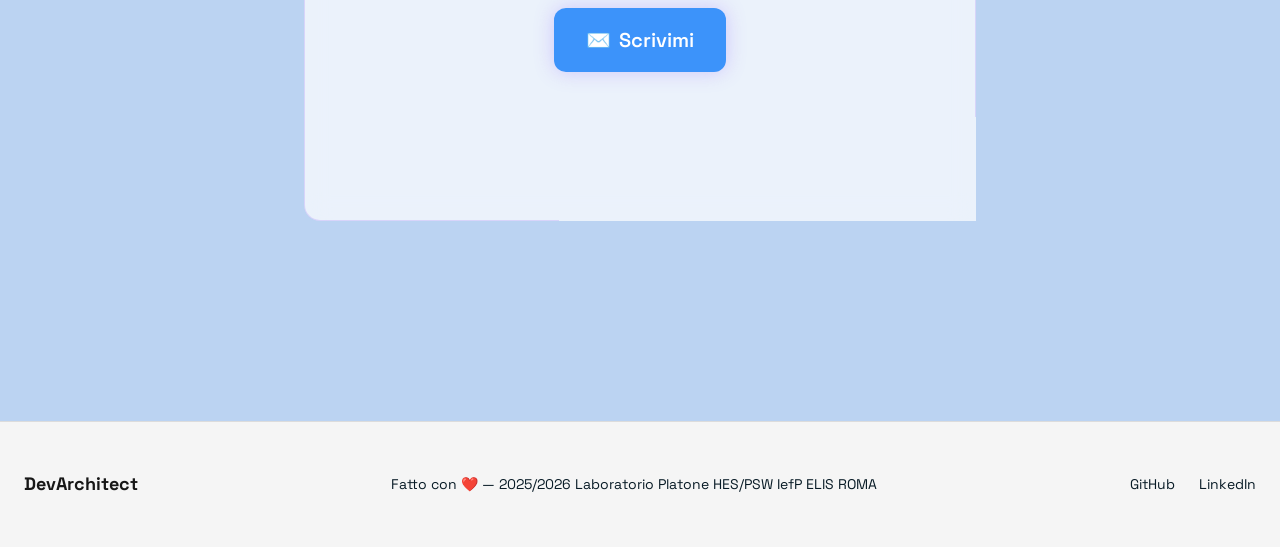
==== commit 71c6f516: "ho aggiunto i ruoli del team e ora antonio deve aggiungere il link che sta nella classe nav-links me" ====
--- a/team.html
+++ b/team.html
@@ -1,4 +1,5 @@
-<!DOCTYPE html>
+
+!DOCTYPE html>
 
 <html lang="it"><head>
 <meta charset="utf-8"/>
@@ -21,6 +22,7 @@
 <a class="nav-link" href="#projects">Progetti</a>
 <a class="nav-link" href="#blog">Blog</a>
 <a class="nav-link" href="#contact">Contatti</a>
+<a class="nav-link" href="team.html">link html</a>
 </div>
 <div class="nav-actions">
 <button aria-label="Toggle theme" class="theme-toggle" id="theme-toggle">
@@ -163,6 +165,10 @@
 <div class="tech-chips">
 <span class="tech-chip">HTML</span>
 <span class="tech-chip">CSS</span>
+<div class="Buzzi">js dev 😊</div>
+<div class="passeri">team lead👌</div>
+<div class="peluso">html dev ⭐</div>
+<div class="valle">css dev 🏆</div>
 </div>
 <h3 class="project-title">Progetto 2</h3>
 <p class="project-desc">Descrizione breve del tuo secondo progetto. Cosa hai imparato? Che problema risolve?</p>
--- a/css/style.css
+++ b/css/style.css
@@ -4,8 +4,8 @@
         --bg-color: #BBD3F2;
         --text-color: #171717;
         --text-muted: #081B26; 
-        --primary-color: #8b5cf6;
-        --secondary-color: #0ea5e9;
+        --primary-color: #3C93FA;
+        --secondary-color: #006ECF;
         --surface-color: rgba(255, 255, 255, 0.7);
         --border-color: rgba(0, 0, 0, 0.1);
         --glass-border: rgba(139, 92, 246, 0.2);
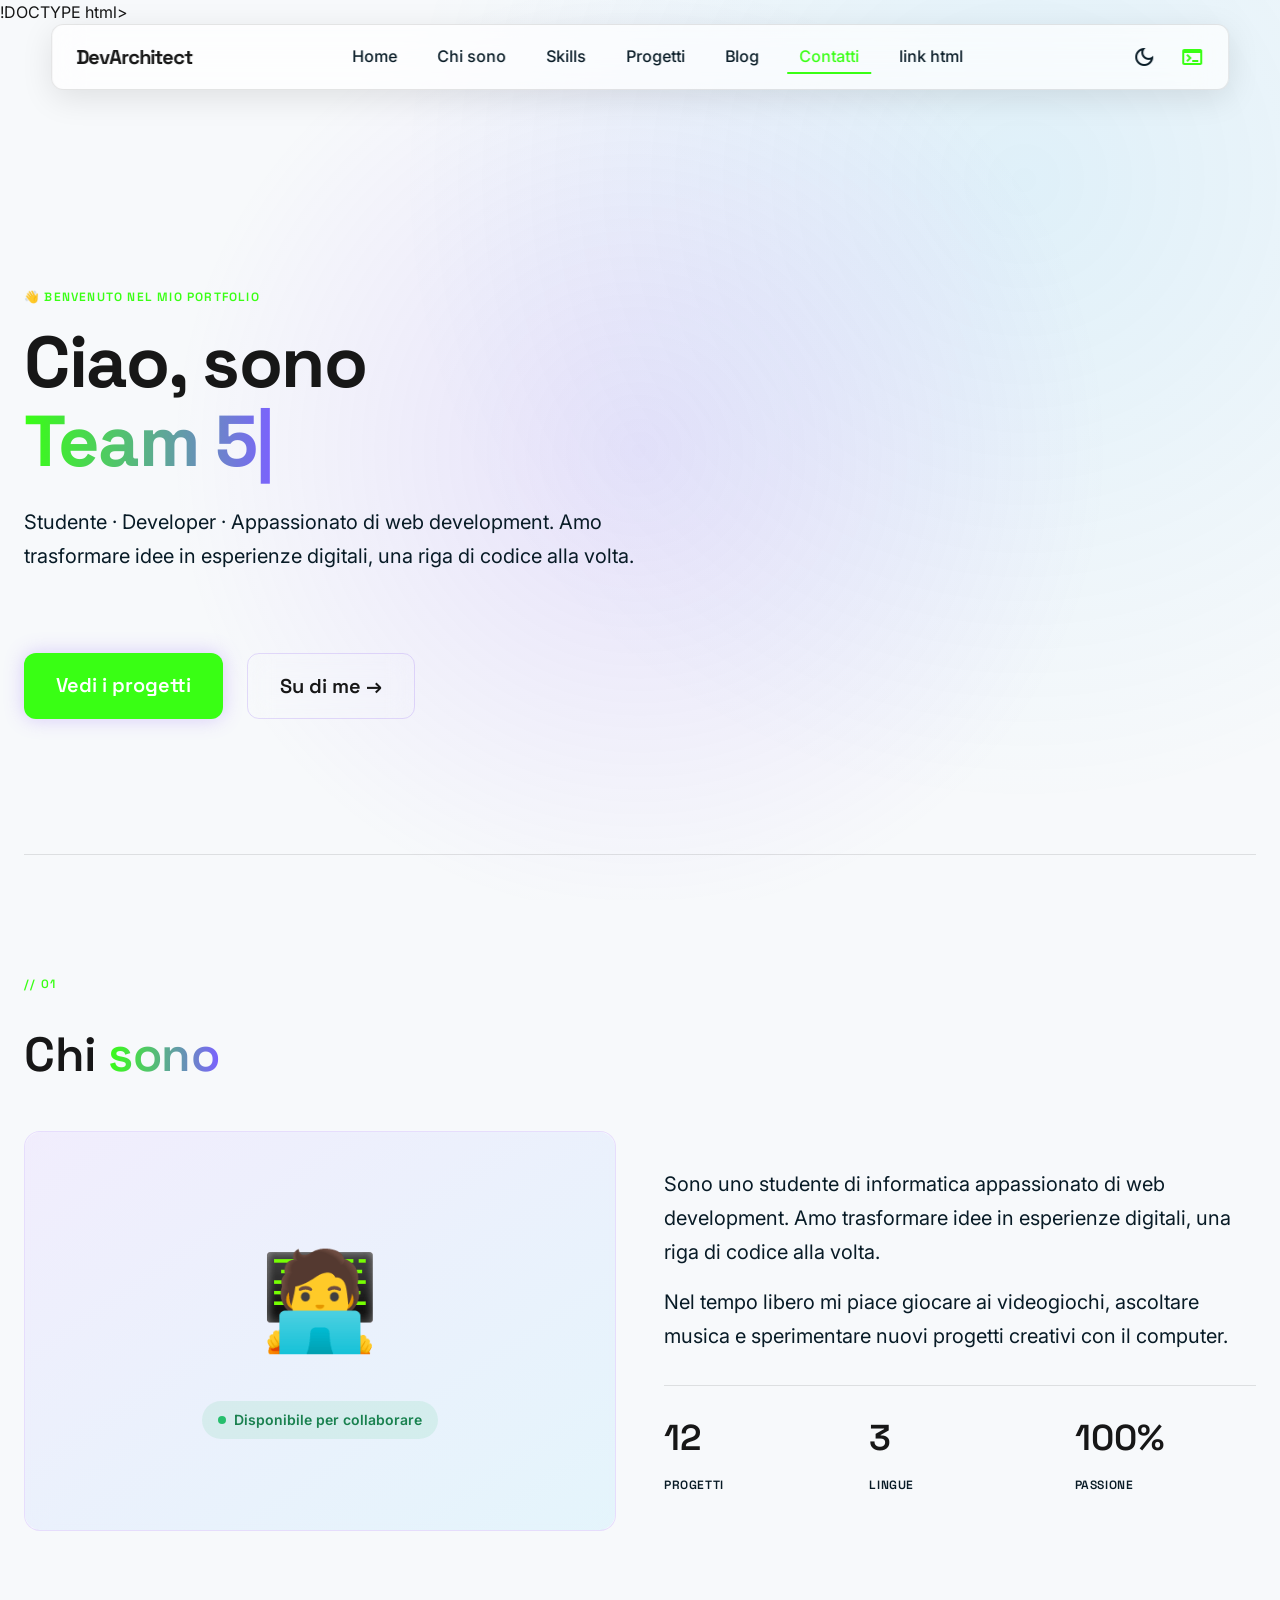
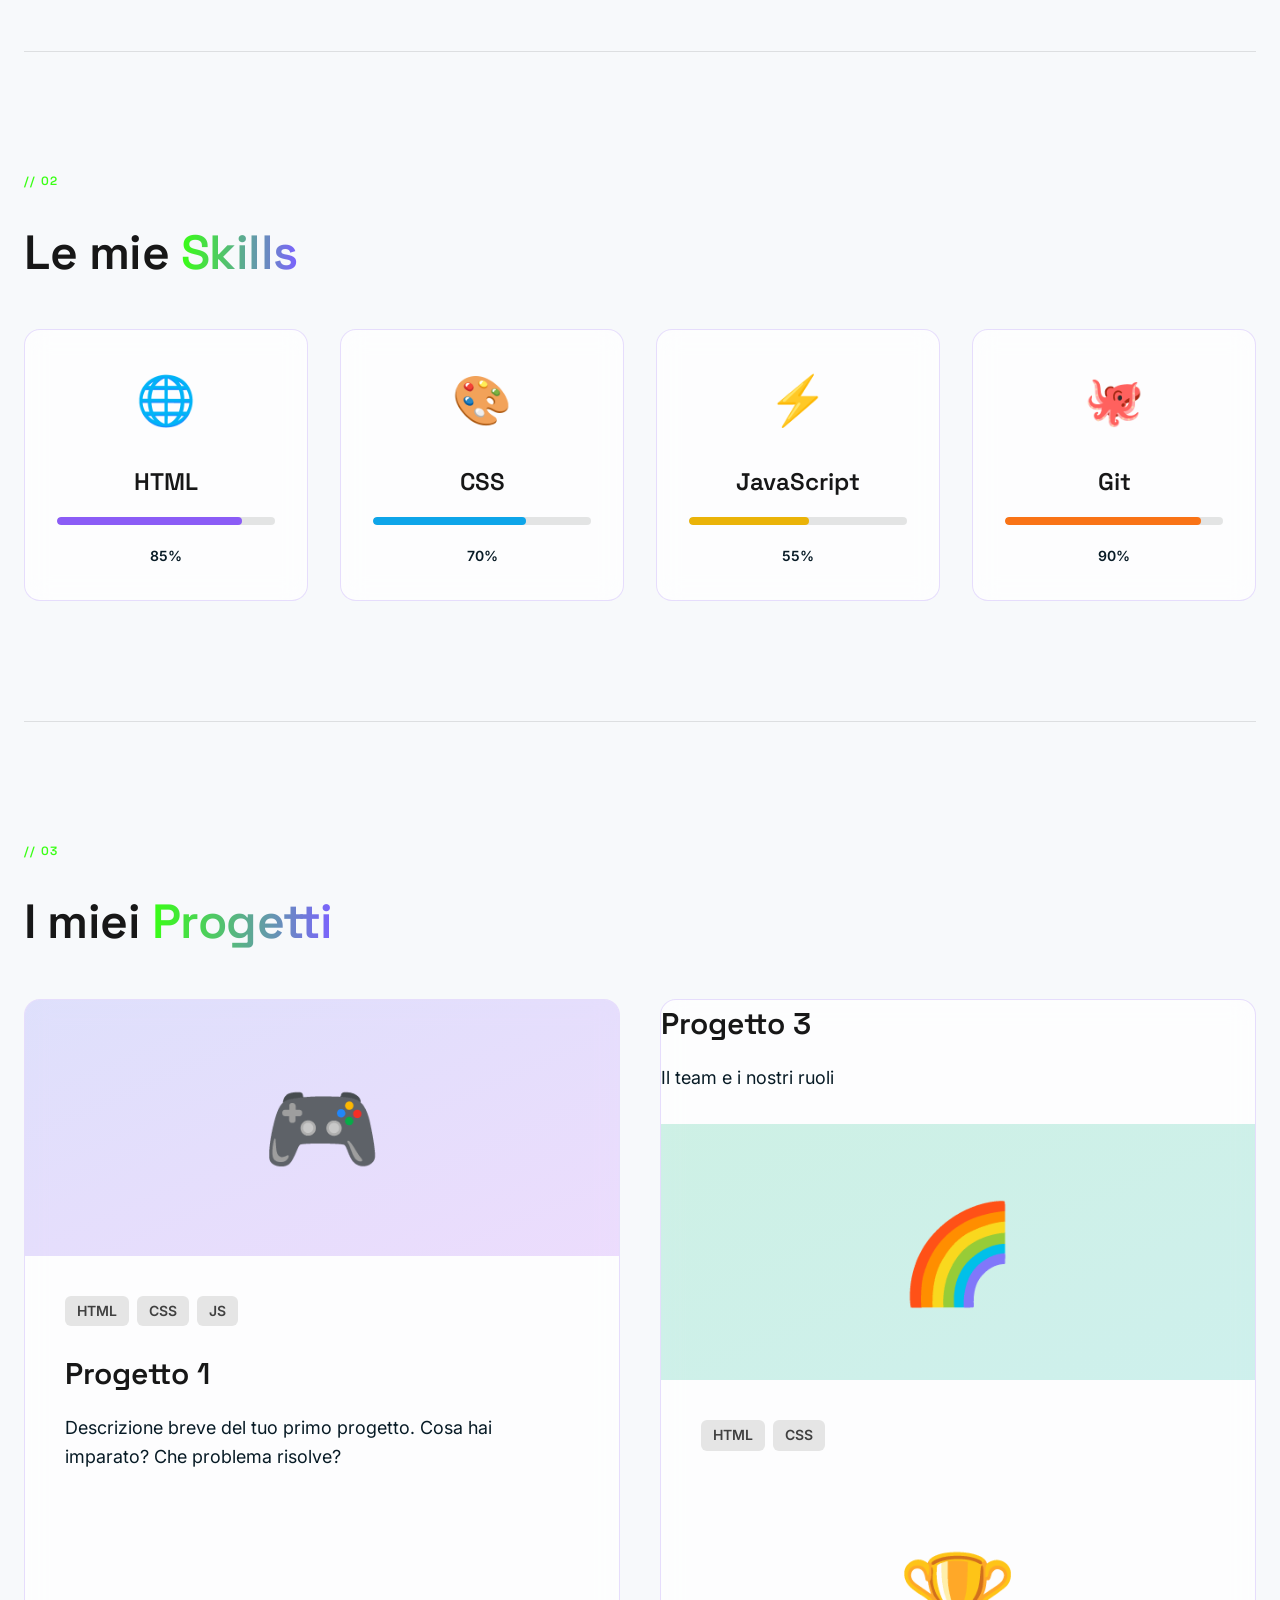
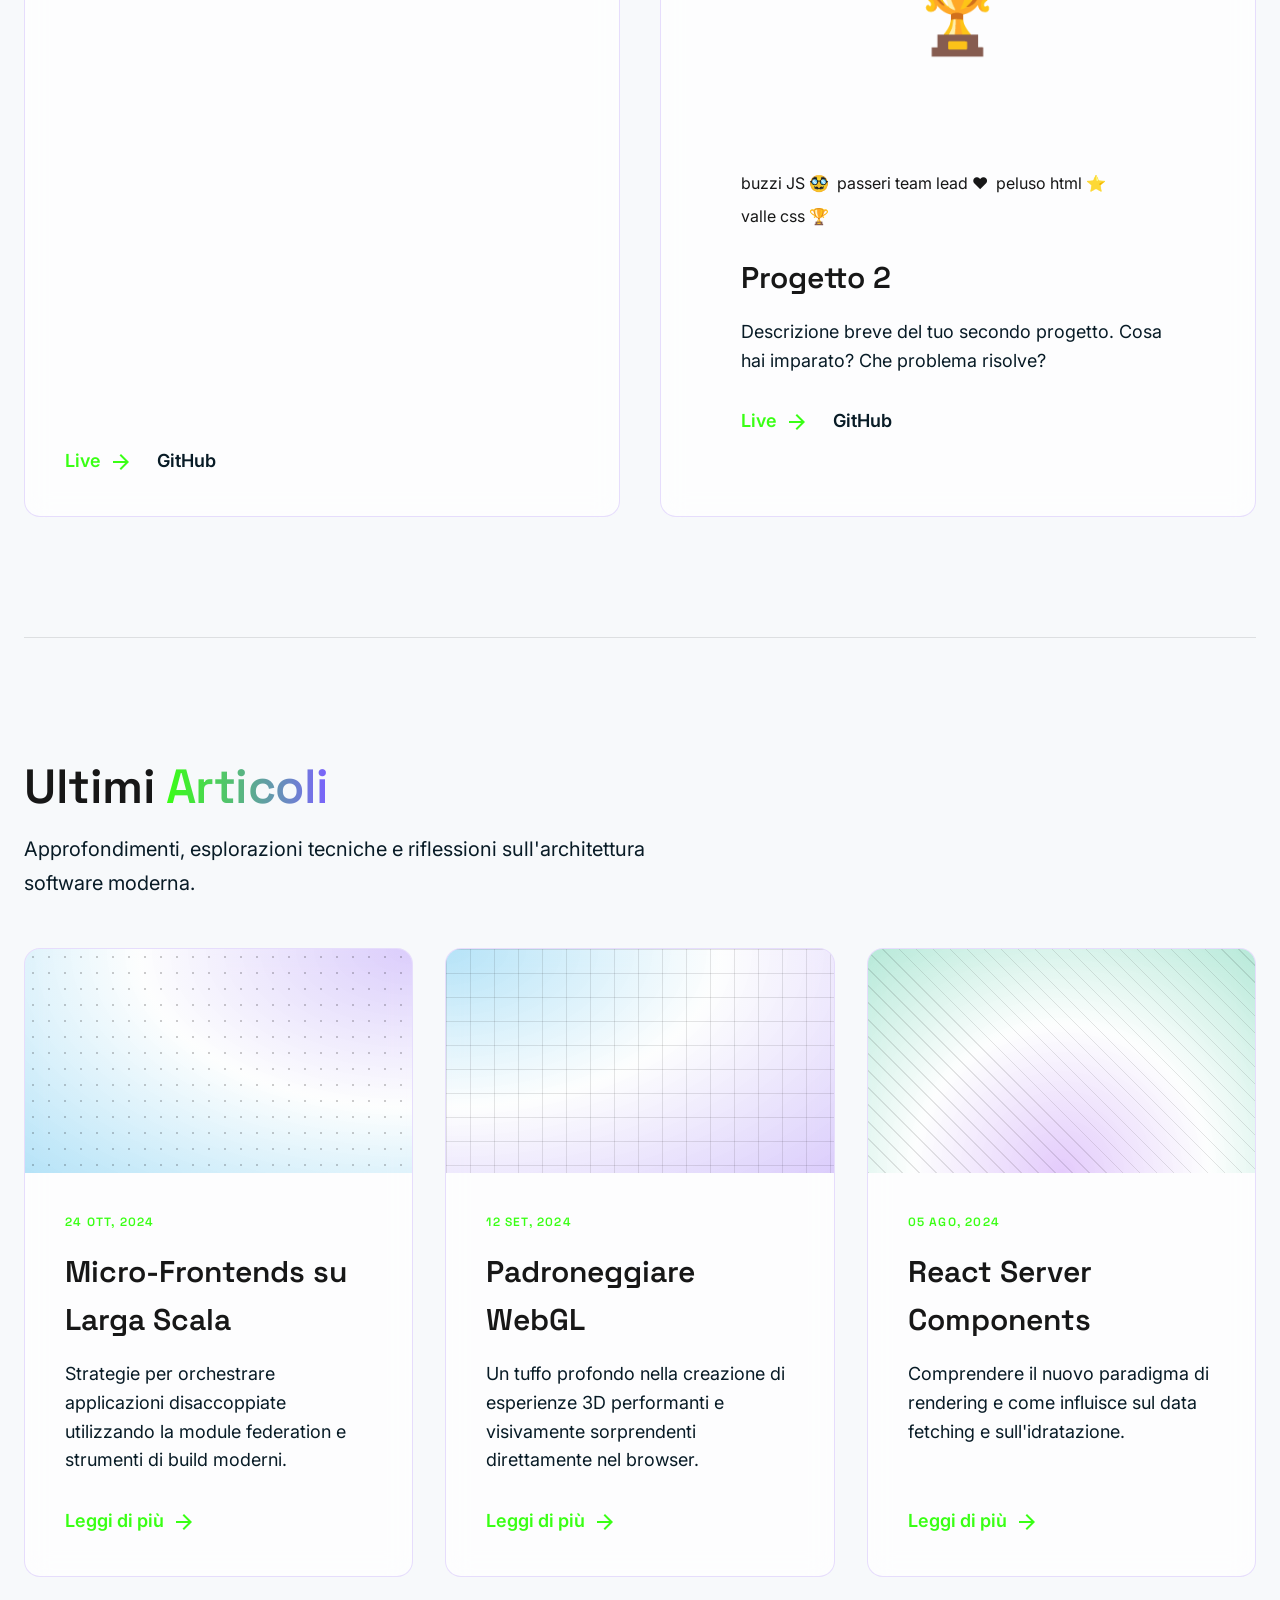
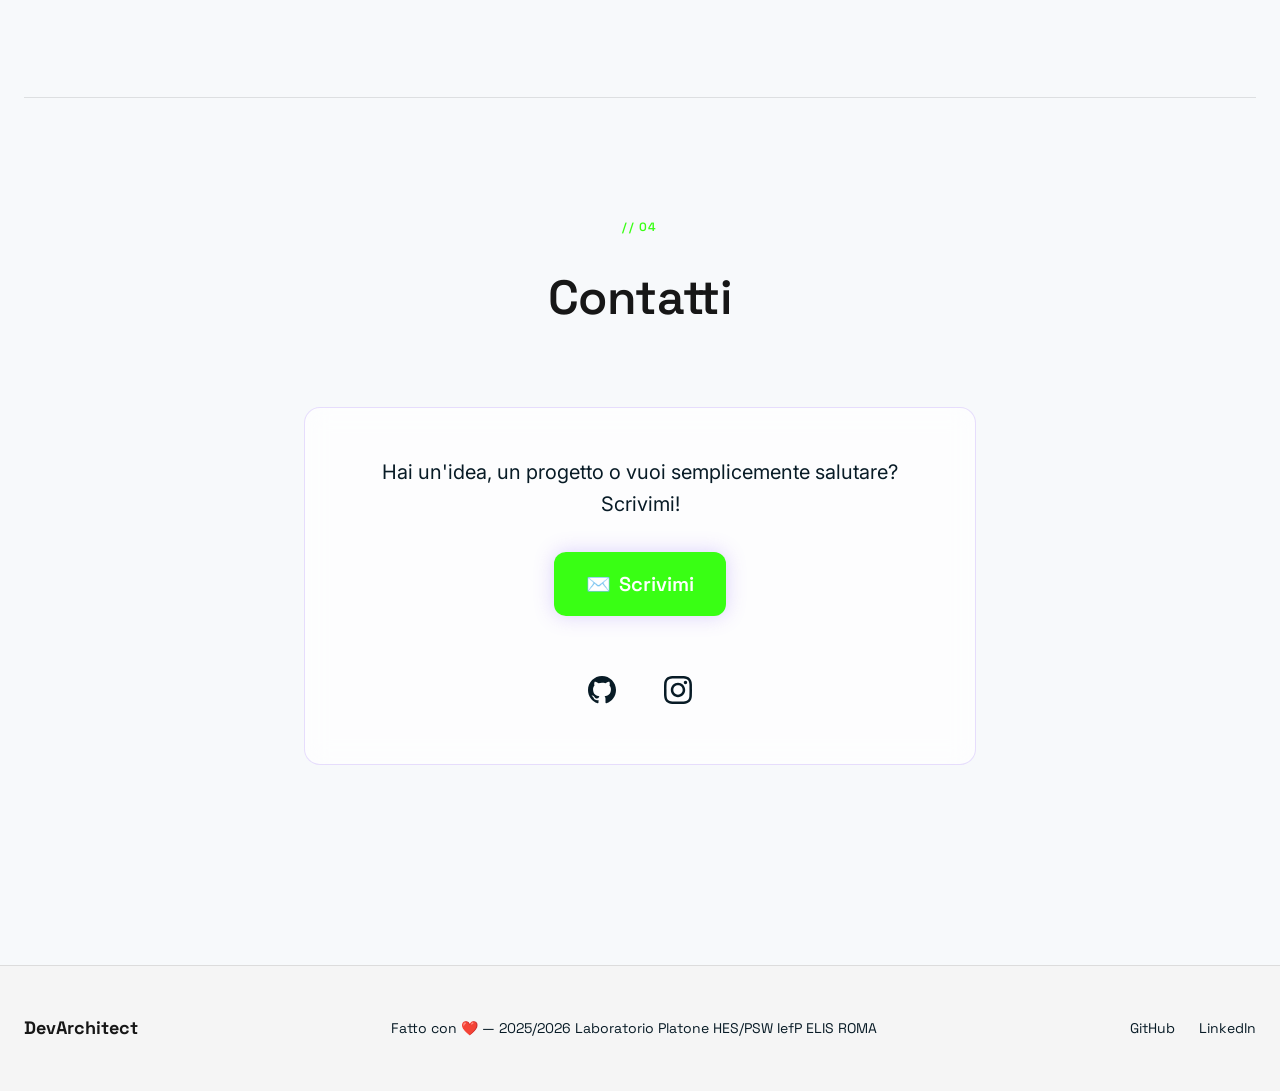
==== commit 57f726d7: "ho aggiunto il progetto 3" ====
--- a/team.html
+++ b/team.html
@@ -158,6 +158,8 @@
 </div>
 </div>
 <div class="glass-panel glass-card project-card">
+<h3 class="project-title">Progetto 3</h3>
+<p class="project-desc">Il team e i nostri ruoli</p>
 <div class="project-image project-img-2">
                             🌈
                         </div>
@@ -165,10 +167,16 @@
 <div class="tech-chips">
 <span class="tech-chip">HTML</span>
 <span class="tech-chip">CSS</span>
-<div class="Buzzi">js dev 😊</div>
-<div class="passeri">team lead👌</div>
-<div class="peluso">html dev ⭐</div>
-<div class="valle">css dev 🏆</div>
+</div>
+<div class="project-image project-img-3">
+                            🏆
+                        </div>
+<div class="project-content">
+<div class="tech-chips">
+<span class="buzzi">buzzi JS 🥸</span>
+<span class="passeri">passeri team lead ❤️</span>
+<span class="peluso">peluso html ⭐</span>
+<span class="valle">valle css 🏆</span>
 </div>
 <h3 class="project-title">Progetto 2</h3>
 <p class="project-desc">Descrizione breve del tuo secondo progetto. Cosa hai imparato? Che problema risolve?</p>
--- a/css/style.css
+++ b/css/style.css
@@ -1,770 +1,840 @@
-
-    :root {
-        /* Light Theme */
-        --bg-color: #BBD3F2;
-        --text-color: #171717;
-        --text-muted: #081B26; 
-        --primary-color: #3C93FA;
-        --secondary-color: #006ECF;
-        --surface-color: rgba(255, 255, 255, 0.7);
-        --border-color: rgba(0, 0, 0, 0.1);
-        --glass-border: rgba(139, 92, 246, 0.2);
-        --card-hover-shadow: rgba(139, 92, 246, 0.2);
-        --nav-bg: rgba(255, 255, 255, 0.7);
-        --glow-color-1: rgba(139, 92, 246, 0.15);
-        --glow-color-2: rgba(14, 165, 233, 0.1);
-        --footer-bg: #f5f5f5;
-        --chip-bg: #e5e5e5;
-        --chip-text: #404040;
-    }
-
-    :root[data-theme="dark"] {
-        /* Dark Theme */
-        --bg-color: #050505;
-        --text-color: #e7e0ed;
-        --text-muted: #a3a3a3;
-        --primary-color: #d0bcff;
-        --secondary-color: #4cd7f6;
-        --surface-color: rgba(29, 26, 35, 0.4);
-        --border-color: rgba(255, 255, 255, 0.05);
-        --glass-border: rgba(255, 255, 255, 0.1);
-        --card-hover-shadow: rgba(139, 92, 246, 0.3);
-        --nav-bg: rgba(10, 10, 10, 0.6);
-        --footer-bg: #0a0a0a;
-        --chip-bg: rgba(255, 255, 255, 0.1);
-        --chip-text: #d4d4d4;
-    }
-
-    * {
-        box-sizing: border-box;
-        margin: 0;
-        padding: 0;
-    }
-
-    body {
-        font-family: 'Inter', sans-serif;
-        background-color: var(--bg-color);
-        color: var(--text-color);
-        line-height: 1.6;
-        overflow-x: hidden;
-        transition: background-color 0.3s ease, color 0.3s ease;
-    }
-
-    h1, h2, h3, h4, h5, h6, .font-heading {
-        font-family: 'Space Grotesk', sans-serif;
-    }
-
-    a {
-        text-decoration: none;
-        color: inherit;
-    }
-
-    /* Global Glow Background */
-    .glow-bg {
-        position: fixed;
-        top: 0;
-        left: 0;
-        right: 0;
-        bottom: 0;
-        background: radial-gradient(circle at 50% 50%, var(--glow-color-1), transparent 60%),
-                    radial-gradient(circle at 80% 20%, var(--glow-color-2), transparent 50%);
-        pointer-events: none;
-        z-index: -1;
-    }
-
-    /* Navigation */
-    .navbar {
-        position: fixed;
-        top: 1.5rem;
-        left: 50%;
-        transform: translateX(-50%);
-        width: 92%;
-        max-width: 1280px;
-        background: var(--nav-bg);
-        backdrop-filter: blur(16px);
-        -webkit-backdrop-filter: blur(16px);
-        border: 1px solid var(--border-color);
-        border-radius: 0.75rem;
-        display: flex;
-        justify-content: space-between;
-        align-items: center;
-        padding: 0.75rem 1.5rem;
-        z-index: 1000;
-        box-shadow: 0 8px 32px 0 rgba(0, 0, 0, 0.1);
-    }
-
-    .navbar-brand {
-        font-family: 'Space Grotesk', sans-serif;
-        font-size: 1.25rem;
-        font-weight: 900;
-        letter-spacing: -0.05em;
-    }
-
-    .nav-links {
-        display: none;
-    }
-
-    @media (min-width: 768px) {
-        .nav-links {
-            display: flex;
-            gap: 1rem;
-        }
-    }
-
-    .nav-link {
-        font-weight: 500;
-        color: var(--text-muted);
-        padding: 0.25rem 0.75rem;
-        border-radius: 0.375rem;
-        transition: all 0.3s ease;
-    }
-
-    .nav-link:hover {
-        color: var(--primary-color);
-        background-color: var(--border-color);
-    }
-
-    .nav-link.active {
-        color: var(--primary-color);
-        border-bottom: 2px solid var(--primary-color);
-        border-radius: 0;
-        padding-bottom: 0.125rem;
-    }
-
-    .nav-actions {
-        display: flex;
-        align-items: center;
-        gap: 1rem;
-    }
-
-    .theme-toggle {
-        background: none;
-        border: none;
-        color: var(--text-muted);
-        cursor: pointer;
-        padding: 0.5rem;
-        border-radius: 0.5rem;
-        display: flex;
-        align-items: center;
-        justify-content: center;
-        transition: background-color 0.3s ease;
-    }
-
-    .theme-toggle:hover {
-        background-color: var(--border-color);
-    }
-
-    .icon-terminal {
-        display: none;
-        color: var(--primary-color);
-    }
-
-    @media (min-width: 768px) {
-        .icon-terminal {
-            display: block;
-        }
-    }
-
-    /* Layout Container */
-    .container {
-        max-width: 1280px;
-        margin: 0 auto;
-        padding: 0 1.5rem;
-        width: 100%;
-    }
-
-    main {
-        margin-top: 8rem;
-    }
-
-    section {
-        padding: 7.5rem 0;
-        border-top: 1px solid var(--border-color);
-    }
-
-    #home {
-        border-top: none;
-        min-height: 700px;
-        display: flex;
-        flex-direction: column;
-        justify-content: center;
-    }
-
-    /* Typography Utilities */
-    .text-gradient {
-        background-clip: text;
-        -webkit-background-clip: text;
-        -webkit-text-fill-color: transparent;
-        background-image: linear-gradient(to right, var(--primary-color), var(--secondary-color));
-    }
-
-    .label-caps {
-        font-family: 'Space Grotesk', sans-serif;
-        font-size: 0.75rem;
-        font-weight: 600;
-        letter-spacing: 0.1em;
-        text-transform: uppercase;
-        color: var(--primary-color);
-        margin-bottom: 1rem;
-    }
-
-    .h1-title {
-        font-size: 4.5rem;
-        line-height: 1.1;
-        font-weight: 700;
-        letter-spacing: -0.02em;
-        margin-bottom: 1.5rem;
-    }
-
-    .h2-title {
-        font-size: 3rem;
-        line-height: 1.2;
-        font-weight: 600;
-        letter-spacing: -0.01em;
-    }
-
-    .h3-title {
-        font-size: 2.5rem;
-        line-height: 1.3;
-        font-weight: 600;
-    }
-
-    .body-lg {
-        font-size: 1.25rem;
-        line-height: 1.7;
-        color: var(--text-muted);
-    }
-
-    /* Typing Effect Specifics */
-    .typing-container {
-        display: inline-block;
-    }
-    
-    .typing-text::after {
-        content: '|';
-        animation: blink 1s step-end infinite;
-        color: var(--text-color);
-    }
-
-    @keyframes blink {
-        0%, 100% { opacity: 1; }
-        50% { opacity: 0; }
-    }
-
-    /* Buttons & Links */
-    .btn-primary {
-        display: inline-block;
-        background-color: var(--primary-color);
-        color: #fff;
-        padding: 1rem 2rem;
-        border-radius: 0.75rem;
-        font-family: 'Space Grotesk', sans-serif;
-        font-size: 1.25rem;
-        font-weight: 600;
-        box-shadow: 0 0 20px rgba(139, 92, 246, 0.3);
-        transition: all 0.3s ease;
-        border: none;
-        cursor: pointer;
-    }
-
-    :root[data-theme="dark"] .btn-primary {
-        color: #171717;
-    }
-
-    .btn-primary:hover {
-        box-shadow: 0 0 30px rgba(139, 92, 246, 0.5);
-        transform: translateY(-2px);
-    }
-
-    .btn-glass {
-        display: inline-block;
-        padding: 1rem 2rem;
-        border-radius: 0.75rem;
-        font-family: 'Space Grotesk', sans-serif;
-        font-size: 1.25rem;
-        font-weight: 600;
-        backdrop-filter: blur(12px);
-        border: 1px solid var(--glass-border);
-        transition: all 0.3s ease;
-    }
-
-    .btn-glass:hover {
-        background-color: var(--border-color);
-    }
-
-    .btn-group {
-        display: flex;
-        gap: 1.5rem;
-        margin-top: 2.5rem;
-    }
-
-    /* Cards & Glass Panels */
-    .glass-panel {
-        background-color: var(--surface-color);
-        backdrop-filter: blur(12px);
-        -webkit-backdrop-filter: blur(12px);
-        border: 1px solid var(--glass-border);
-        border-radius: 1rem;
-        transition: all 0.3s ease;
-    }
-
-    .glass-card:hover {
-        backdrop-filter: blur(20px);
-        box-shadow: 0 0 30px var(--card-hover-shadow);
-        transform: translateY(-5px);
-        border-color: var(--primary-color);
-    }
-
-    /* Section Header */
-    .section-header {
-        display: flex;
-        flex-direction: column;
-        gap: 1rem;
-        margin-bottom: 3rem;
-    }
-
-    /* About Section */
-    .about-grid {
-        display: grid;
-        grid-template-columns: 1fr;
-        gap: 3rem;
-        align-items: center;
-    }
-
-    @media (min-width: 1024px) {
-        .about-grid {
-            grid-template-columns: 1fr 1fr;
-        }
-    }
-
-    .about-image-card {
-        min-height: 400px;
-        display: flex;
-        flex-direction: column;
-        align-items: center;
-        justify-content: center;
-        position: relative;
-        padding: 3rem;
-    }
-
-    .about-image-card .emoji {
-        font-size: 6rem;
-        position: relative;
-        z-index: 10;
-        margin-bottom: 1.5rem;
-    }
-
-    .about-image-card .bg-gradient {
-        position: absolute;
-        inset: 0;
-        background: linear-gradient(to bottom right, rgba(139, 92, 246, 0.1), rgba(14, 165, 233, 0.1));
-        border-radius: 1rem;
-    }
-
-    .status-badge {
-        display: inline-flex;
-        align-items: center;
-        gap: 0.5rem;
-        padding: 0.5rem 1rem;
-        border-radius: 9999px;
-        background-color: rgba(34, 197, 94, 0.1);
-        color: #15803d;
-        font-weight: 600;
-        font-size: 0.875rem;
-    }
-
-    :root[data-theme="dark"] .status-badge {
-        background-color: rgba(34, 197, 94, 0.2);
-        color: #4ade80;
-    }
-
-    .pulse-dot {
-        width: 8px;
-        height: 8px;
-        border-radius: 50%;
-        background-color: #22c55e;
-        animation: pulse 2s cubic-bezier(0.4, 0, 0.6, 1) infinite;
-    }
-
-    @keyframes pulse {
-        0%, 100% { opacity: 1; }
-        50% { opacity: .5; }
-    }
-
-    .stats-grid {
-        display: grid;
-        grid-template-columns: repeat(3, 1fr);
-        gap: 1.5rem;
-        padding-top: 1.5rem;
-        border-top: 1px solid var(--border-color);
-        margin-top: 2rem;
-    }
-
-    .stat-number {
-        font-family: 'Space Grotesk', sans-serif;
-        font-size: 2.25rem;
-        font-weight: 600;
-        margin-bottom: 0.5rem;
-    }
-
-    .stat-label {
-        font-family: 'Space Grotesk', sans-serif;
-        font-size: 0.75rem;
-        font-weight: 600;
-        letter-spacing: 0.05em;
-        text-transform: uppercase;
-        color: var(--text-muted);
-    }
-
-    /* Skills Section */
-    .skills-grid {
-        display: grid;
-        grid-template-columns: repeat(2, 1fr);
-        gap: 2rem;
-    }
-
-    @media (min-width: 768px) {
-        .skills-grid {
-            grid-template-columns: repeat(4, 1fr);
-        }
-    }
-
-    .skill-card {
-        padding: 2rem;
-        display: flex;
-        flex-direction: column;
-        align-items: center;
-        text-align: center;
-        gap: 1rem;
-    }
-
-    .skill-icon {
-        font-size: 3rem;
-        margin-bottom: 0.5rem;
-    }
-
-    .skill-name {
-        font-family: 'Space Grotesk', sans-serif;
-        font-size: 1.5rem;
-        font-weight: 600;
-    }
-
-    .progress-bar-container {
-        width: 100%;
-        background-color: var(--border-color);
-        border-radius: 9999px;
-        height: 0.5rem;
-        margin-bottom: 0.25rem;
-        overflow: hidden;
-    }
-
-    .progress-bar {
-        height: 100%;
-        border-radius: 9999px;
-    }
-
-    .progress-text {
-        font-size: 0.875rem;
-        color: var(--text-muted);
-        font-weight: 600;
-    }
-
-    /* Projects Section */
-    .projects-grid {
-        display: grid;
-        grid-template-columns: 1fr;
-        gap: 2.5rem;
-    }
-
-    @media (min-width: 768px) {
-        .projects-grid {
-            grid-template-columns: repeat(2, 1fr);
-        }
-    }
-
-    .project-card {
-        display: flex;
-        flex-direction: column;
-        min-height: 500px;
-        overflow: hidden;
-    }
-
-    .project-image {
-        height: 16rem;
-        width: 100%;
-        display: flex;
-        align-items: center;
-        justify-content: center;
-        font-size: 6rem;
-    }
-
-    .project-img-1 { background: linear-gradient(to bottom right, rgba(99, 102, 241, 0.2), rgba(168, 85, 247, 0.2)); }
-    .project-img-2 { background: linear-gradient(to bottom right, rgba(16, 185, 129, 0.2), rgba(20, 184, 166, 0.2)); }
-
-    .project-content {
-        padding: 2.5rem;
-        display: flex;
-        flex-direction: column;
-        flex-grow: 1;
-    }
-
-    .tech-chips {
-        display: flex;
-        gap: 0.5rem;
-        margin-bottom: 1.5rem;
-        flex-wrap: wrap;
-    }
-
-    .tech-chip {
-        padding: 0.25rem 0.75rem;
-        background-color: var(--chip-bg);
-        border-radius: 0.375rem;
-        font-size: 0.875rem;
-        font-weight: 600;
-        color: var(--chip-text);
-    }
-
-    .project-title {
-        font-size: 1.875rem;
-        margin-bottom: 1rem;
-        font-family: 'Space Grotesk', sans-serif;
-        font-weight: 600;
-    }
-
-    .project-desc {
-        color: var(--text-muted);
-        margin-bottom: 2rem;
-        flex-grow: 1;
-        font-size: 1.125rem;
-    }
-
-    .project-links {
-        display: flex;
-        gap: 1.5rem;
-        margin-top: auto;
-    }
-
-    .project-link {
-        display: flex;
-        align-items: center;
-        gap: 0.5rem;
-        font-weight: 600;
-        font-size: 1.125rem;
-        transition: color 0.3s ease;
-    }
-
-    .project-link.primary {
-        color: var(--primary-color);
-    }
-
-    .project-link.primary:hover {
-        color: var(--secondary-color);
-    }
-
-    .project-link.secondary {
-        color: var(--text-muted);
-    }
-
-    .project-link.secondary:hover {
-        color: var(--text-color);
-    }
-
-    /* Blog Section */
-    .blog-grid {
-        display: grid;
-        grid-template-columns: 1fr;
-        gap: 2rem;
-    }
-
-    @media (min-width: 1024px) {
-        .blog-grid {
-            grid-template-columns: repeat(3, 1fr);
-        }
-    }
-
-    .blog-card {
-        display: flex;
-        flex-direction: column;
-        min-height: 480px;
-        overflow: hidden;
-    }
-
-    .blog-image {
-        height: 14rem;
-        width: 100%;
-        position: relative;
-        overflow: hidden;
-    }
-
-    .blog-img-1 { background: radial-gradient(ellipse at top right, rgba(139, 92, 246, 0.3), rgba(255, 255, 255, 0.1), rgba(14, 165, 233, 0.3)); }
-    .blog-img-2 { background: radial-gradient(ellipse at top left, rgba(14, 165, 233, 0.3), rgba(255, 255, 255, 0.1), rgba(139, 92, 246, 0.3)); }
-    .blog-img-3 { background: radial-gradient(circle at bottom, rgba(168, 85, 247, 0.3), rgba(255, 255, 255, 0.1), rgba(16, 185, 129, 0.3)); }
-
-    .blog-pattern-1 { background-image: radial-gradient(rgba(0,0,0,0.2) 1px, transparent 1px); background-size: 16px 16px; position: absolute; inset: 0; }
-    .blog-pattern-2 { background-image: linear-gradient(rgba(0,0,0,0.1) 1px, transparent 1px), linear-gradient(90deg, rgba(0,0,0,0.1) 1px, transparent 1px); background-size: 24px 24px; position: absolute; inset: 0; }
-    .blog-pattern-3 { background-image: repeating-linear-gradient(45deg, rgba(0,0,0,0.1) 0, rgba(0,0,0,0.1) 1px, transparent 1px, transparent 12px); position: absolute; inset: 0; }
-
-    :root[data-theme="dark"] .blog-pattern-1 { background-image: radial-gradient(rgba(255,255,255,0.2) 1px, transparent 1px); }
-    :root[data-theme="dark"] .blog-pattern-2 { background-image: linear-gradient(rgba(255,255,255,0.1) 1px, transparent 1px), linear-gradient(90deg, rgba(255,255,255,0.1) 1px, transparent 1px); }
-    :root[data-theme="dark"] .blog-pattern-3 { background-image: repeating-linear-gradient(45deg, rgba(255,255,255,0.1) 0, rgba(255,255,255,0.1) 1px, transparent 1px, transparent 12px); }
-
-    .blog-content {
-        padding: 2.5rem;
-        display: flex;
-        flex-direction: column;
-        flex-grow: 1;
-    }
-
-    .blog-date {
-        font-family: 'Space Grotesk', sans-serif;
-        font-size: 0.75rem;
-        font-weight: 600;
-        letter-spacing: 0.1em;
-        text-transform: uppercase;
-        color: var(--primary-color);
-        margin-bottom: 1rem;
-    }
-
-    .blog-title {
-        font-size: 1.875rem;
-        margin-bottom: 1rem;
-        font-family: 'Space Grotesk', sans-serif;
-        font-weight: 600;
-    }
-
-    .blog-desc {
-        color: var(--text-muted);
-        margin-bottom: 2rem;
-        flex-grow: 1;
-        font-size: 1.125rem;
-    }
-
-    .blog-link {
-        display: inline-flex;
-        align-items: center;
-        gap: 0.5rem;
-        font-weight: 600;
-        color: var(--primary-color);
-        font-size: 1.125rem;
-        margin-top: auto;
-        transition: color 0.3s ease;
-    }
-
-    .blog-link:hover {
-        color: var(--secondary-color);
-    }
-
-    .blog-link .material-symbols-outlined {
-        transition: transform 0.3s ease;
-    }
-
-    .blog-link:hover .material-symbols-outlined {
-        transform: translateX(4px);
-    }
-
-    /* Contact Section */
-    #contact {
-        text-align: center;
-        display: flex;
-        flex-direction: column;
-        align-items: center;
-    }
-
-    .contact-card {
-        max-width: 42rem;
-        width: 100%;
-        padding: 3rem;
-        display: flex;
-        flex-direction: column;
-        align-items: center;
-        gap: 2rem;
-        margin-top: 2rem;
-    }
-
-    .contact-text {
-        font-size: 1.25rem;
-        color: var(--text-muted);
-    }
-
-    .social-links {
-        display: flex;
-        gap: 1.5rem;
-        margin-top: 1rem;
-    }
-
-    .social-btn {
-        color: var(--text-muted);
-        padding: 0.75rem;
-        border-radius: 50%;
-        transition: all 0.3s ease;
-        display: flex;
-        align-items: center;
-        justify-content: center;
-    }
-
-    .social-btn:hover {
-        color: var(--primary-color);
-        background-color: var(--border-color);
-    }
-
-    /* Footer */
-    footer {
-        background-color: var(--footer-bg);
-        border-top: 1px solid var(--border-color);
-        padding: 3rem 0;
-        margin-top: 5rem;
-        position: relative;
-        z-index: 10;
-        transition: background-color 0.3s ease;
-    }
-
-    .footer-content {
-        display: flex;
-        flex-direction: column;
-        align-items: center;
-        gap: 1.5rem;
-        font-family: 'Space Grotesk', sans-serif;
-        font-size: 0.875rem;
-    }
-
-    @media (min-width: 768px) {
-        .footer-content {
-            flex-direction: row;
-            justify-content: space-between;
-        }
-    }
-
-    .footer-brand {
-        font-size: 1.125rem;
-        font-weight: 700;
-        color: var(--text-color);
-    }
-
-    .footer-text {
-        color: var(--text-muted);
-        text-align: center;
-    }
-
-    .footer-links {
-        display: flex;
-        gap: 1.5rem;
-    }
-
-    .footer-link {
-        color: var(--text-muted);
-        transition: color 0.3s ease;
-    }
-
-    .footer-link:hover {
-        color: var(--text-color);
-    }
-
-    /* Utilities */
-    .mb-2 { margin-bottom: 0.5rem; }
-    .mb-4 { margin-bottom: 1rem; }
-    .mb-6 { margin-bottom: 1.5rem; }
-    .mb-8 { margin-bottom: 2rem; }
-    .mb-10 { margin-bottom: 2.5rem; }
-    
-    .max-w-2xl { max-width: 42rem; }
-    .max-w-4xl { max-width: 56rem; }
+                    :root {
+                       /* Light Theme */
+                       --bg-color: #F7F9FB;
+                       --text-color: #171717;
+                       --text-muted: #081B26;
+                       --primary-color: #39FF14;
+                       --secondary-color: #7B61FF;
+                       --surface-color: rgba(255, 255, 255, 0.7);
+                       --border-color: rgba(0, 0, 0, 0.1);
+                       --glass-border: rgba(139, 92, 246, 0.2);
+                       --card-hover-shadow: rgba(139, 92, 246, 0.2);
+                       --nav-bg: rgba(255, 255, 255, 0.7);
+                       --glow-color-1: rgba(139, 92, 246, 0.15);
+                       --glow-color-2: rgba(14, 165, 233, 0.1);
+                       --footer-bg: #f5f5f5;
+                       --chip-bg: #e5e5e5;
+                       --chip-text: #404040;
+                   }
+                   
+                    :root[data-theme="dark"] {
+                       /* Dark Theme */
+                       --bg-color: #040c2f;
+                       --text-color: #e7e0ed;
+                       --text-muted: #a3a3a3;
+                       --primary-color: #1a85a8;
+                       --secondary-color: #049a63;
+                       --surface-color: rgba(29, 26, 35, 0.4);
+                       --border-color: rgba(255, 255, 255, 0.05);
+                       --glass-border: rgba(255, 255, 255, 0.1);
+                       --card-hover-shadow: rgba(139, 92, 246, 0.3);
+                       --nav-bg: rgba(10, 10, 10, 0.6);
+                       --footer-bg: #0a0a0a;
+                       --chip-bg: rgba(255, 255, 255, 0.1);
+                       --chip-text: #d4d4d4;
+                   }
+                   
+                   * {
+                       box-sizing: border-box;
+                       margin: 0;
+                       padding: 0;
+                   }
+                   
+                   body {
+                       font-family: 'Inter', sans-serif;
+                       background-color: var(--bg-color);
+                       color: var(--text-color);
+                       line-height: 1.6;
+                       overflow-x: hidden;
+                       transition: background-color 0.3s ease, color 0.3s ease;
+                   }
+                   
+                   h1,
+                   h2,
+                   h3,
+                   h4,
+                   h5,
+                   h6,
+                   .font-heading {
+                       font-family: 'Space Grotesk', sans-serif;
+                   }
+                   
+                   a {
+                       text-decoration: none;
+                       color: inherit;
+                   }
+                   /* Global Glow Background */
+                   
+                   .glow-bg {
+                       position: fixed;
+                       top: 0;
+                       left: 0;
+                       right: 0;
+                       bottom: 0;
+                       background: radial-gradient(circle at 50% 50%, var(--glow-color-1), transparent 60%), radial-gradient(circle at 80% 20%, var(--glow-color-2), transparent 50%);
+                       pointer-events: none;
+                       z-index: -1;
+                   }
+                   /* Navigation */
+                   
+                   .navbar {
+                       position: fixed;
+                       top: 1.5rem;
+                       left: 50%;
+                       transform: translateX(-50%);
+                       width: 92%;
+                       max-width: 1280px;
+                       background: var(--nav-bg);
+                       backdrop-filter: blur(16px);
+                       -webkit-backdrop-filter: blur(16px);
+                       border: 1px solid var(--border-color);
+                       border-radius: 0.75rem;
+                       display: flex;
+                       justify-content: space-between;
+                       align-items: center;
+                       padding: 0.75rem 1.5rem;
+                       z-index: 1000;
+                       box-shadow: 0 8px 32px 0 rgba(0, 0, 0, 0.1);
+                   }
+                   
+                   .navbar-brand {
+                       font-family: 'Space Grotesk', sans-serif;
+                       font-size: 1.25rem;
+                       font-weight: 900;
+                       letter-spacing: -0.05em;
+                   }
+                   
+                   .nav-links {
+                       display: none;
+                   }
+                   
+                   @media (min-width: 768px) {
+                       .nav-links {
+                           display: flex;
+                           gap: 1rem;
+                       }
+                   }
+                   
+                   .nav-link {
+                       font-weight: 500;
+                       color: var(--text-muted);
+                       padding: 0.25rem 0.75rem;
+                       border-radius: 0.375rem;
+                       transition: all 0.3s ease;
+                   }
+                   
+                   .nav-link:hover {
+                       color: var(--primary-color);
+                       background-color: var(--border-color);
+                   }
+                   
+                   .nav-link.active {
+                       color: var(--primary-color);
+                       border-bottom: 2px solid var(--primary-color);
+                       border-radius: 0;
+                       padding-bottom: 0.125rem;
+                   }
+                   
+                   .nav-actions {
+                       display: flex;
+                       align-items: center;
+                       gap: 1rem;
+                   }
+                   
+                   .theme-toggle {
+                       background: none;
+                       border: none;
+                       color: var(--text-muted);
+                       cursor: pointer;
+                       padding: 0.5rem;
+                       border-radius: 0.5rem;
+                       display: flex;
+                       align-items: center;
+                       justify-content: center;
+                       transition: background-color 0.3s ease;
+                   }
+                   
+                   .theme-toggle:hover {
+                       background-color: var(--border-color);
+                   }
+                   
+                   .icon-terminal {
+                       display: none;
+                       color: var(--primary-color);
+                   }
+                   
+                   @media (min-width: 768px) {
+                       .icon-terminal {
+                           display: block;
+                       }
+                   }
+                   /* Layout Container */
+                   
+                   .container {
+                       max-width: 1280px;
+                       margin: 0 auto;
+                       padding: 0 1.5rem;
+                       width: 100%;
+                   }
+                   
+                   main {
+                       margin-top: 8rem;
+                   }
+                   
+                   section {
+                       padding: 7.5rem 0;
+                       border-top: 1px solid var(--border-color);
+                   }
+                   
+                   #home {
+                       border-top: none;
+                       min-height: 700px;
+                       display: flex;
+                       flex-direction: column;
+                       justify-content: center;
+                   }
+                   /* Typography Utilities */
+                   
+                   .text-gradient {
+                       background-clip: text;
+                       -webkit-background-clip: text;
+                       -webkit-text-fill-color: transparent;
+                       background-image: linear-gradient(to right, var(--primary-color), var(--secondary-color));
+                   }
+                   
+                   .label-caps {
+                       font-family: 'Space Grotesk', sans-serif;
+                       font-size: 0.75rem;
+                       font-weight: 600;
+                       letter-spacing: 0.1em;
+                       text-transform: uppercase;
+                       color: var(--primary-color);
+                       margin-bottom: 1rem;
+                   }
+                   
+                   .h1-title {
+                       font-size: 4.5rem;
+                       line-height: 1.1;
+                       font-weight: 700;
+                       letter-spacing: -0.02em;
+                       margin-bottom: 1.5rem;
+                   }
+                   
+                   .h2-title {
+                       font-size: 3rem;
+                       line-height: 1.2;
+                       font-weight: 600;
+                       letter-spacing: -0.01em;
+                   }
+                   
+                   .h3-title {
+                       font-size: 2.5rem;
+                       line-height: 1.3;
+                       font-weight: 600;
+                   }
+                   
+                   .body-lg {
+                       font-size: 1.25rem;
+                       line-height: 1.7;
+                       color: var(--text-muted);
+                   }
+                   /* Typing Effect Specifics */
+                   
+                   .typing-container {
+                       display: inline-block;
+                   }
+                   
+                   .typing-text::after {
+                       content: '|';
+                       animation: blink 1s step-end infinite;
+                       color: var(--text-color);
+                   }
+                   
+                   @keyframes blink {
+                       0%,
+                       100% {
+                           opacity: 1;
+                       }
+                       50% {
+                           opacity: 0;
+                       }
+                   }
+                   /* Buttons & Links */
+                   
+                   .btn-primary {
+                       display: inline-block;
+                       background-color: var(--primary-color);
+                       color: #fff;
+                       padding: 1rem 2rem;
+                       border-radius: 0.75rem;
+                       font-family: 'Space Grotesk', sans-serif;
+                       font-size: 1.25rem;
+                       font-weight: 600;
+                       box-shadow: 0 0 20px rgba(139, 92, 246, 0.3);
+                       transition: all 0.3s ease;
+                       border: none;
+                       cursor: pointer;
+                   }
+                   
+                    :root[data-theme="dark"] .btn-primary {
+                       color: #171717;
+                   }
+                   
+                   .btn-primary:hover {
+                       box-shadow: 0 0 30px rgba(139, 92, 246, 0.5);
+                       transform: translateY(-2px);
+                   }
+                   
+                   .btn-glass {
+                       display: inline-block;
+                       padding: 1rem 2rem;
+                       border-radius: 0.75rem;
+                       font-family: 'Space Grotesk', sans-serif;
+                       font-size: 1.25rem;
+                       font-weight: 600;
+                       backdrop-filter: blur(12px);
+                       border: 1px solid var(--glass-border);
+                       transition: all 0.3s ease;
+                   }
+                   
+                   .btn-glass:hover {
+                       background-color: var(--border-color);
+                   }
+                   
+                   .btn-group {
+                       display: flex;
+                       gap: 1.5rem;
+                       margin-top: 2.5rem;
+                   }
+                   /* Cards & Glass Panels */
+                   
+                   .glass-panel {
+                       background-color: var(--surface-color);
+                       backdrop-filter: blur(12px);
+                       -webkit-backdrop-filter: blur(12px);
+                       border: 1px solid var(--glass-border);
+                       border-radius: 1rem;
+                       transition: all 0.3s ease;
+                   }
+                   
+                   .glass-card:hover {
+                       backdrop-filter: blur(20px);
+                       box-shadow: 0 0 30px var(--card-hover-shadow);
+                       transform: translateY(-5px);
+                       border-color: var(--primary-color);
+                   }
+                   /* Section Header */
+                   
+                   .section-header {
+                       display: flex;
+                       flex-direction: column;
+                       gap: 1rem;
+                       margin-bottom: 3rem;
+                   }
+                   /* About Section */
+                   
+                   .about-grid {
+                       display: grid;
+                       grid-template-columns: 1fr;
+                       gap: 3rem;
+                       align-items: center;
+                   }
+                   
+                   @media (min-width: 1024px) {
+                       .about-grid {
+                           grid-template-columns: 1fr 1fr;
+                       }
+                   }
+                   
+                   .about-image-card {
+                       min-height: 400px;
+                       display: flex;
+                       flex-direction: column;
+                       align-items: center;
+                       justify-content: center;
+                       position: relative;
+                       padding: 3rem;
+                   }
+                   
+                   .about-image-card .emoji {
+                       font-size: 6rem;
+                       position: relative;
+                       z-index: 10;
+                       margin-bottom: 1.5rem;
+                   }
+                   
+                   .about-image-card .bg-gradient {
+                       position: absolute;
+                       inset: 0;
+                       background: linear-gradient(to bottom right, rgba(139, 92, 246, 0.1), rgba(14, 165, 233, 0.1));
+                       border-radius: 1rem;
+                   }
+                   
+                   .status-badge {
+                       display: inline-flex;
+                       align-items: center;
+                       gap: 0.5rem;
+                       padding: 0.5rem 1rem;
+                       border-radius: 9999px;
+                       background-color: rgba(34, 197, 94, 0.1);
+                       color: #15803d;
+                       font-weight: 600;
+                       font-size: 0.875rem;
+                   }
+                   
+                    :root[data-theme="dark"] .status-badge {
+                       background-color: rgba(34, 197, 94, 0.2);
+                       color: #4ade80;
+                   }
+                   
+                   .pulse-dot {
+                       width: 8px;
+                       height: 8px;
+                       border-radius: 50%;
+                       background-color: #22c55e;
+                       animation: pulse 2s cubic-bezier(0.4, 0, 0.6, 1) infinite;
+                   }
+                   
+                   @keyframes pulse {
+                       0%,
+                       100% {
+                           opacity: 1;
+                       }
+                       50% {
+                           opacity: .5;
+                       }
+                   }
+                   
+                   .stats-grid {
+                       display: grid;
+                       grid-template-columns: repeat(3, 1fr);
+                       gap: 1.5rem;
+                       padding-top: 1.5rem;
+                       border-top: 1px solid var(--border-color);
+                       margin-top: 2rem;
+                   }
+                   
+                   .stat-number {
+                       font-family: 'Space Grotesk', sans-serif;
+                       font-size: 2.25rem;
+                       font-weight: 600;
+                       margin-bottom: 0.5rem;
+                   }
+                   
+                   .stat-label {
+                       font-family: 'Space Grotesk', sans-serif;
+                       font-size: 0.75rem;
+                       font-weight: 600;
+                       letter-spacing: 0.05em;
+                       text-transform: uppercase;
+                       color: var(--text-muted);
+                   }
+                   /* Skills Section */
+                   
+                   .skills-grid {
+                       display: grid;
+                       grid-template-columns: repeat(2, 1fr);
+                       gap: 2rem;
+                   }
+                   
+                   @media (min-width: 768px) {
+                       .skills-grid {
+                           grid-template-columns: repeat(4, 1fr);
+                       }
+                   }
+                   
+                   .skill-card {
+                       padding: 2rem;
+                       display: flex;
+                       flex-direction: column;
+                       align-items: center;
+                       text-align: center;
+                       gap: 1rem;
+                   }
+                   
+                   .skill-icon {
+                       font-size: 3rem;
+                       margin-bottom: 0.5rem;
+                   }
+                   
+                   .skill-name {
+                       font-family: 'Space Grotesk', sans-serif;
+                       font-size: 1.5rem;
+                       font-weight: 600;
+                   }
+                   
+                   .progress-bar-container {
+                       width: 100%;
+                       background-color: var(--border-color);
+                       border-radius: 9999px;
+                       height: 0.5rem;
+                       margin-bottom: 0.25rem;
+                       overflow: hidden;
+                   }
+                   
+                   .progress-bar {
+                       height: 100%;
+                       border-radius: 9999px;
+                   }
+                   
+                   .progress-text {
+                       font-size: 0.875rem;
+                       color: var(--text-muted);
+                       font-weight: 600;
+                   }
+                   /* Projects Section */
+                   
+                   .projects-grid {
+                       display: grid;
+                       grid-template-columns: 1fr;
+                       gap: 2.5rem;
+                   }
+                   
+                   @media (min-width: 768px) {
+                       .projects-grid {
+                           grid-template-columns: repeat(2, 1fr);
+                       }
+                   }
+                   
+                   .project-card {
+                       display: flex;
+                       flex-direction: column;
+                       min-height: 500px;
+                       overflow: hidden;
+                   }
+                   
+                   .project-image {
+                       height: 16rem;
+                       width: 100%;
+                       display: flex;
+                       align-items: center;
+                       justify-content: center;
+                       font-size: 6rem;
+                   }
+                   
+                   .project-img-1 {
+                       background: linear-gradient(to bottom right, rgba(99, 102, 241, 0.2), rgba(168, 85, 247, 0.2));
+                   }
+                   
+                   .project-img-2 {
+                       background: linear-gradient(to bottom right, rgba(16, 185, 129, 0.2), rgba(20, 184, 166, 0.2));
+                   }
+                   
+                   .project-content {
+                       padding: 2.5rem;
+                       display: flex;
+                       flex-direction: column;
+                       flex-grow: 1;
+                   }
+                   
+                   .tech-chips {
+                       display: flex;
+                       gap: 0.5rem;
+                       margin-bottom: 1.5rem;
+                       flex-wrap: wrap;
+                   }
+                   
+                   .tech-chip {
+                       padding: 0.25rem 0.75rem;
+                       background-color: var(--chip-bg);
+                       border-radius: 0.375rem;
+                       font-size: 0.875rem;
+                       font-weight: 600;
+                       color: var(--chip-text);
+                   }
+                   
+                   .project-title {
+                       font-size: 1.875rem;
+                       margin-bottom: 1rem;
+                       font-family: 'Space Grotesk', sans-serif;
+                       font-weight: 600;
+                   }
+                   
+                   .project-desc {
+                       color: var(--text-muted);
+                       margin-bottom: 2rem;
+                       flex-grow: 1;
+                       font-size: 1.125rem;
+                   }
+                   
+                   .project-links {
+                       display: flex;
+                       gap: 1.5rem;
+                       margin-top: auto;
+                   }
+                   
+                   .project-link {
+                       display: flex;
+                       align-items: center;
+                       gap: 0.5rem;
+                       font-weight: 600;
+                       font-size: 1.125rem;
+                       transition: color 0.3s ease;
+                   }
+                   
+                   .project-link.primary {
+                       color: var(--primary-color);
+                   }
+                   
+                   .project-link.primary:hover {
+                       color: var(--secondary-color);
+                   }
+                   
+                   .project-link.secondary {
+                       color: var(--text-muted);
+                   }
+                   
+                   .project-link.secondary:hover {
+                       color: var(--text-color);
+                   }
+                   /* Blog Section */
+                   
+                   .blog-grid {
+                       display: grid;
+                       grid-template-columns: 1fr;
+                       gap: 2rem;
+                   }
+                   
+                   @media (min-width: 1024px) {
+                       .blog-grid {
+                           grid-template-columns: repeat(3, 1fr);
+                       }
+                   }
+                   
+                   .blog-card {
+                       display: flex;
+                       flex-direction: column;
+                       min-height: 480px;
+                       overflow: hidden;
+                   }
+                   
+                   .blog-image {
+                       height: 14rem;
+                       width: 100%;
+                       position: relative;
+                       overflow: hidden;
+                   }
+                   
+                   .blog-img-1 {
+                       background: radial-gradient(ellipse at top right, rgba(139, 92, 246, 0.3), rgba(255, 255, 255, 0.1), rgba(14, 165, 233, 0.3));
+                   }
+                   
+                   .blog-img-2 {
+                       background: radial-gradient(ellipse at top left, rgba(14, 165, 233, 0.3), rgba(255, 255, 255, 0.1), rgba(139, 92, 246, 0.3));
+                   }
+                   
+                   .blog-img-3 {
+                       background: radial-gradient(circle at bottom, rgba(168, 85, 247, 0.3), rgba(255, 255, 255, 0.1), rgba(16, 185, 129, 0.3));
+                   }
+                   
+                   .blog-pattern-1 {
+                       background-image: radial-gradient(rgba(0, 0, 0, 0.2) 1px, transparent 1px);
+                       background-size: 16px 16px;
+                       position: absolute;
+                       inset: 0;
+                   }
+                   
+                   .blog-pattern-2 {
+                       background-image: linear-gradient(rgba(0, 0, 0, 0.1) 1px, transparent 1px), linear-gradient(90deg, rgba(0, 0, 0, 0.1) 1px, transparent 1px);
+                       background-size: 24px 24px;
+                       position: absolute;
+                       inset: 0;
+                   }
+                   
+                   .blog-pattern-3 {
+                       background-image: repeating-linear-gradient(45deg, rgba(0, 0, 0, 0.1) 0, rgba(0, 0, 0, 0.1) 1px, transparent 1px, transparent 12px);
+                       position: absolute;
+                       inset: 0;
+                   }
+                   
+                    :root[data-theme="dark"] .blog-pattern-1 {
+                       background-image: radial-gradient(rgba(255, 255, 255, 0.2) 1px, transparent 1px);
+                   }
+                   
+                    :root[data-theme="dark"] .blog-pattern-2 {
+                       background-image: linear-gradient(rgba(255, 255, 255, 0.1) 1px, transparent 1px), linear-gradient(90deg, rgba(255, 255, 255, 0.1) 1px, transparent 1px);
+                   }
+                   
+                    :root[data-theme="dark"] .blog-pattern-3 {
+                       background-image: repeating-linear-gradient(45deg, rgba(255, 255, 255, 0.1) 0, rgba(255, 255, 255, 0.1) 1px, transparent 1px, transparent 12px);
+                   }
+                   
+                   .blog-content {
+                       padding: 2.5rem;
+                       display: flex;
+                       flex-direction: column;
+                       flex-grow: 1;
+                   }
+                   
+                   .blog-date {
+                       font-family: 'Space Grotesk', sans-serif;
+                       font-size: 0.75rem;
+                       font-weight: 600;
+                       letter-spacing: 0.1em;
+                       text-transform: uppercase;
+                       color: var(--primary-color);
+                       margin-bottom: 1rem;
+                   }
+                   
+                   .blog-title {
+                       font-size: 1.875rem;
+                       margin-bottom: 1rem;
+                       font-family: 'Space Grotesk', sans-serif;
+                       font-weight: 600;
+                   }
+                   
+                   .blog-desc {
+                       color: var(--text-muted);
+                       margin-bottom: 2rem;
+                       flex-grow: 1;
+                       font-size: 1.125rem;
+                   }
+                   
+                   .blog-link {
+                       display: inline-flex;
+                       align-items: center;
+                       gap: 0.5rem;
+                       font-weight: 600;
+                       color: var(--primary-color);
+                       font-size: 1.125rem;
+                       margin-top: auto;
+                       transition: color 0.3s ease;
+                   }
+                   
+                   .blog-link:hover {
+                       color: var(--secondary-color);
+                   }
+                   
+                   .blog-link .material-symbols-outlined {
+                       transition: transform 0.3s ease;
+                   }
+                   
+                   .blog-link:hover .material-symbols-outlined {
+                       transform: translateX(4px);
+                   }
+                   /* Contact Section */
+                   
+                   #contact {
+                       text-align: center;
+                       display: flex;
+                       flex-direction: column;
+                       align-items: center;
+                   }
+                   
+                   .contact-card {
+                       max-width: 42rem;
+                       width: 100%;
+                       padding: 3rem;
+                       display: flex;
+                       flex-direction: column;
+                       align-items: center;
+                       gap: 2rem;
+                       margin-top: 2rem;
+                   }
+                   
+                   .contact-text {
+                       font-size: 1.25rem;
+                       color: var(--text-muted);
+                   }
+                   
+                   .social-links {
+                       display: flex;
+                       gap: 1.5rem;
+                       margin-top: 1rem;
+                   }
+                   
+                   .social-btn {
+                       color: var(--text-muted);
+                       padding: 0.75rem;
+                       border-radius: 50%;
+                       transition: all 0.3s ease;
+                       display: flex;
+                       align-items: center;
+                       justify-content: center;
+                   }
+                   
+                   .social-btn:hover {
+                       color: var(--primary-color);
+                       background-color: var(--border-color);
+                   }
+                   /* Footer */
+                   
+                   footer {
+                       background-color: var(--footer-bg);
+                       border-top: 1px solid var(--border-color);
+                       padding: 3rem 0;
+                       margin-top: 5rem;
+                       position: relative;
+                       z-index: 10;
+                       transition: background-color 0.3s ease;
+                   }
+                   
+                   .footer-content {
+                       display: flex;
+                       flex-direction: column;
+                       align-items: center;
+                       gap: 1.5rem;
+                       font-family: 'Space Grotesk', sans-serif;
+                       font-size: 0.875rem;
+                   }
+                   
+                   @media (min-width: 768px) {
+                       .footer-content {
+                           flex-direction: row;
+                           justify-content: space-between;
+                       }
+                   }
+                   
+                   .footer-brand {
+                       font-size: 1.125rem;
+                       font-weight: 700;
+                       color: var(--text-color);
+                   }
+                   
+                   .footer-text {
+                       color: var(--text-muted);
+                       text-align: center;
+                   }
+                   
+                   .footer-links {
+                       display: flex;
+                       gap: 1.5rem;
+                   }
+                   
+                   .footer-link {
+                       color: var(--text-muted);
+                       transition: color 0.3s ease;
+                   }
+                   
+                   .footer-link:hover {
+                       color: var(--text-color);
+                   }
+                   /* Utilities */
+                   
+                   .mb-2 {
+                       margin-bottom: 0.5rem;
+                   }
+                   
+                   .mb-4 {
+                       margin-bottom: 1rem;
+                   }
+                   
+                   .mb-6 {
+                       margin-bottom: 1.5rem;
+                   }
+                   
+                   .mb-8 {
+                       margin-bottom: 2rem;
+                   }
+                   
+                   .mb-10 {
+                       margin-bottom: 2.5rem;
+                   }
+                   
+                   .max-w-2xl {
+                       max-width: 42rem;
+                   }
+                   
+                   .max-w-4xl {
+                       max-width: 56rem;
+                   }
